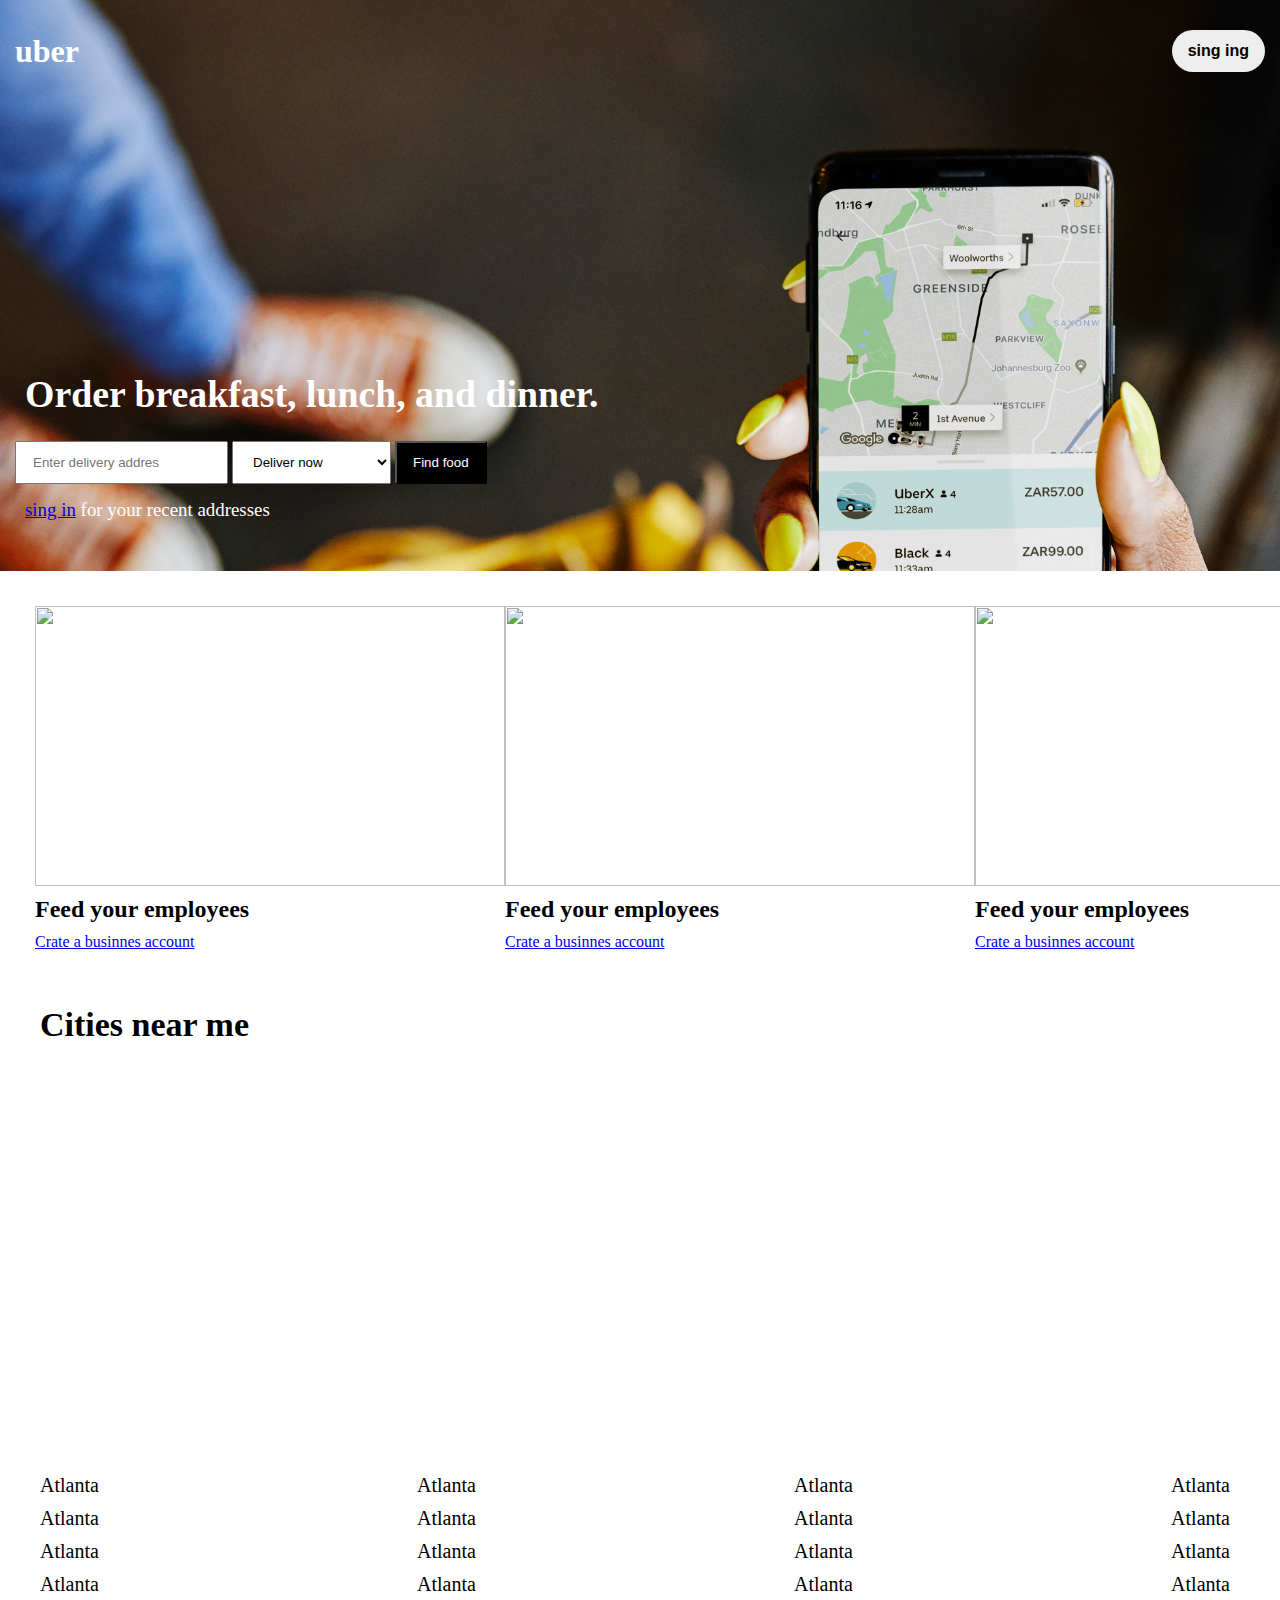
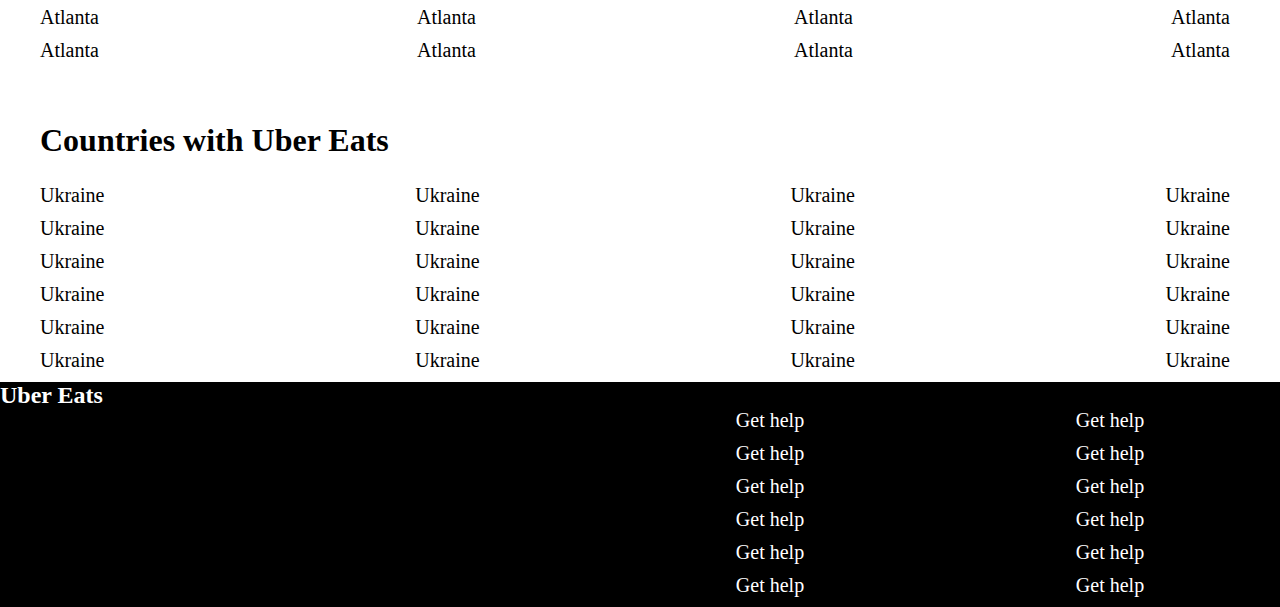
==== index.html @ b930ed2e "new_section" ====
<html>
  <head>
    <title>My site</title>
    <link rel="stylesheet" href="style.css" />
    <link rel="shortcut icon" href="pizza.png" type="image/png" />
  </head>
  <body>
    <section class="first_screen">
      <header class="header">
        <h1 class="margin_header">uber</h1>
        <div>
          <button class="margin_next">sing ing</button>
        </div>
      </header>
      <div class="inpouts">
        <h1 class="order">Order breakfast, lunch, and dinner.</h1>
        <div>
          <input
            class="input_enter_delivery"
            type="text"
            placeholder="Enter delivery addres"
          />
          <select class="main_select">
            <option>Deliver now</option>
            <option>Schedule for later</option>
          </select>
          <button class="find_food">Find food</button>
          <p class="href_sing_in">
            <a href="#"> sing in</a> for your recent addresses
          </p>
        </div>
      </div>
    </section>
    <section class="benefits">
      <div class="benefit_card">
        <img
          src="https://www.ubereats.com/_static/d68c5f5ddd33d16a8d6855987410673b.svg"
          alt=""
        />
        <h2>Feed your employees</h2>
        <a href="#"> Crate a businnes account </a>
      </div>
      <div class="benefit_card">
        <img
          src="https://www.ubereats.com/_static/d68c5f5ddd33d16a8d6855987410673b.svg"
          alt=""
        />
        <h2>Feed your employees</h2>
        <a href="#"> Crate a businnes account </a>
      </div>
      <div class="benefit_card">
        <img
          src="https://www.ubereats.com/_static/d68c5f5ddd33d16a8d6855987410673b.svg"
          alt=""
        />
        <h2>Feed your employees</h2>
        <a href="#"> Crate a businnes account </a>
      </div>
    </section>
    <section class="section_map">
      <h1 class="h1_size">Cities near me</h1>
      <iframe
        src="https://www.google.com/maps/embed?pb=!1m14!1m12!1m3!1d82352.48246544447!2d23.942195833904684!3d49.8327786773887!2m3!1f0!2f0!3f0!3m2!1i1024!2i768!4f13.1!5e0!3m2!1sru!2sua!4v1634859196786!5m2!1sru!2sua"
        width="1500"
        height="350"
        style="border: 0"
        allowfullscreen=""
        loading="lazy"
      ></iframe>
    </section>
    <section class="citis">
      <div class="citis_blok">
        <div>
          <a href="#"> Atlanta </a>
        </div>
        <div>
          <a href="#"> Atlanta </a>
        </div>
        <div>
          <a href="#"> Atlanta </a>
        </div>
        <div>
          <a href="#"> Atlanta </a>
        </div>
        <div>
          <a href="#"> Atlanta </a>
        </div>
        <div>
          <a href="#"> Atlanta </a>
        </div>
      </div>
      <div class="citis_blok">
        <div>
          <a href="#"> Atlanta </a>
        </div>
        <div>
          <a href="#"> Atlanta </a>
        </div>
        <div>
          <a href="#"> Atlanta </a>
        </div>
        <div>
          <a href="#"> Atlanta </a>
        </div>
        <div>
          <a href="#"> Atlanta </a>
        </div>
        <div>
          <a href="#"> Atlanta </a>
        </div>
      </div>
      <div class="citis_blok">
        <div>
          <a href="#"> Atlanta </a>
        </div>
        <div>
          <a href="#"> Atlanta </a>
        </div>
        <div>
          <a href="#"> Atlanta </a>
        </div>
        <div>
          <a href="#"> Atlanta </a>
        </div>
        <div>
          <a href="#"> Atlanta </a>
        </div>
        <div>
          <a href="#"> Atlanta </a>
        </div>
      </div>
      <div class="citis_blok">
        <div>
          <a href="#"> Atlanta </a>
        </div>
        <div>
          <a href="#"> Atlanta </a>
        </div>
        <div>
          <a href="#"> Atlanta </a>
        </div>
        <div>
          <a href="#"> Atlanta </a>
        </div>
        <div>
          <a href="#"> Atlanta </a>
        </div>
        <div>
          <a href="#"> Atlanta </a>
        </div>
      </div>
    </section>
    <section class="countres">
      <h1>Countries with Uber Eats</h1>
      <div class="countries_cointeiner">
        <div class="countres_blok">
          <div>
            <a href="#"> Ukraine </a>
          </div>
          <div>
            <a href="#"> Ukraine </a>
          </div>
          <div>
            <a href="#"> Ukraine </a>
          </div>
          <div>
            <a href="#"> Ukraine </a>
          </div>
          <div>
            <a href="#"> Ukraine </a>
          </div>
          <div>
            <a href="#"> Ukraine </a>
          </div>
        </div>
        <div class="countres_blok">
          <div>
            <a href="#"> Ukraine </a>
          </div>
          <div>
            <a href="#"> Ukraine </a>
          </div>
          <div>
            <a href="#"> Ukraine </a>
          </div>
          <div>
            <a href="#"> Ukraine </a>
          </div>
          <div>
            <a href="#"> Ukraine </a>
          </div>
          <div>
            <a href="#"> Ukraine </a>
          </div>
        </div>
        <div class="countres_blok">
          <div>
            <a href="#"> Ukraine </a>
          </div>
          <div>
            <a href="#"> Ukraine </a>
          </div>
          <div>
            <a href="#"> Ukraine </a>
          </div>
          <div>
            <a href="#"> Ukraine </a>
          </div>
          <div>
            <a href="#"> Ukraine </a>
          </div>
          <div>
            <a href="#"> Ukraine </a>
          </div>
        </div>
        <div class="countres_blok">
          <div>
            <a href="#"> Ukraine </a>
          </div>
          <div>
            <a href="#"> Ukraine </a>
          </div>
          <div>
            <a href="#"> Ukraine </a>
          </div>
          <div>
            <a href="#"> Ukraine </a>
          </div>
          <div>
            <a href="#"> Ukraine </a>
          </div>
          <div>
            <a href="#"> Ukraine </a>
          </div>
        </div>
      </div>
    </section>
    <section class="get_help">
        <h2 class="h2_color">Uber Eats</h2>
      <div class="helping_cointeiner">
        <div class="helping_blok">
          <div>
            <a href="#"> Get help</a>
          </div>
          <div>
            <a href="#"> Get help</a>
          </div>
          <div>
            <a href="#"> Get help</a>
          </div>
          <div>
            <a href="#"> Get help</a>
          </div>
          <div>
            <a href="#"> Get help</a>
          </div>
          <div>
            <a href="#"> Get help</a>
          </div>
        </div>
        <div class="helping_blok">
          <div>
            <a href="#"> Get help</a>
          </div>
          <div>
            <a href="#"> Get help</a>
          </div>
          <div>
            <a href="#"> Get help</a>
          </div>
          <div>
            <a href="#"> Get help</a>
          </div>
          <div>
            <a href="#"> Get help</a>
          </div>
          <div>
            <a href="#"> Get help</a>
          </div>
        </div>
      </div>
    </section>
  </body>
</html>
---- style.css ----
* {
    margin: 0;
    padding: 0;
}

.header {
    display: flex;
    justify-content: space-between;
    margin-bottom:300px;
    align-items: center;
    padding-top: 30px;
}

.first_screen {
    background-image: url('uber.jpg');
}

.first_screen::before {
    background-color: rgba(0, 0, 0, 0);
}

.margin_header {
    margin-left: 15px;
    color:white ;
}

.margin_next{
    margin-right: 15px;
    font-size: 16px;
    padding: 12px 16px;
    border-radius: 500px;
    border-width: 0px;
    color: black;
    background-color: #EEEEEE;
    font-weight: 600;
    font-family: Verdana, Geneva, Tahoma, sans-serif;
}

.inpouts{
    padding-bottom: 50px;
    margin-left: 15px;
}

.order{
    margin-bottom: 25px;
    margin-left: 10px;
    font-size: 1cm;
    color:white;

}

.find_food{
    padding: 12px 16px;
    color: white;
    background-color: black;
}

.input_enter_delivery{
    padding:12px 16px;
    color: white;
}

.href_sing_in{
    margin-top: 15px;
    color: white;
    padding: 0px 10;
    font-size: 0.5cm;
}

.main_select {
    padding: 12px 16px;
}

.benefit_card img{
    width: 470px;
    height: 280px;
}

.benefits{
    display: flex;
    justify-content: space-between;
    padding: 35px;
}

.benefit_card h2{
    margin: 10px 0px;
}

.section_map{
    margin-top: 20px;
    margin-left: 40px;
}

.h1_size{
    margin-bottom: 30px;
    font-size: 0.9cm;
}

.citis{
    display: flex;
    justify-content: space-between;
    margin-top: 50px;
    margin-bottom: 50px;
}

.citis_blok{
    margin-left: 40px;
    margin-right: 50px;
}

.citis_blok a{
    color: black;
    text-decoration: none;
    font-size: 20px;
}

.citis_blok div{
    margin-bottom: 10px;
}

.countres{
    margin-left: 40px;
    margin-right: 50px;
}

.countries_cointeiner{
    display: flex;
    justify-content: space-between;
    margin-top: 25px;
}

.countres_blok a{
    color: black;
    text-decoration: none;
    font-size: 20px;
}

.countres_blok div{
    margin-bottom: 10px;
}

.get_help{
    background-color: black;
}

.h2_color{
    color: white;
}

.helping_cointeiner{
    display: flex;
    justify-content: space-around;
    margin-left: 600px;
}

.helping_blok a{
    color: white;
    text-decoration: none;
    font-size: 20px;
}

.helping_blok div{
    margin-bottom: 10px;
}

}
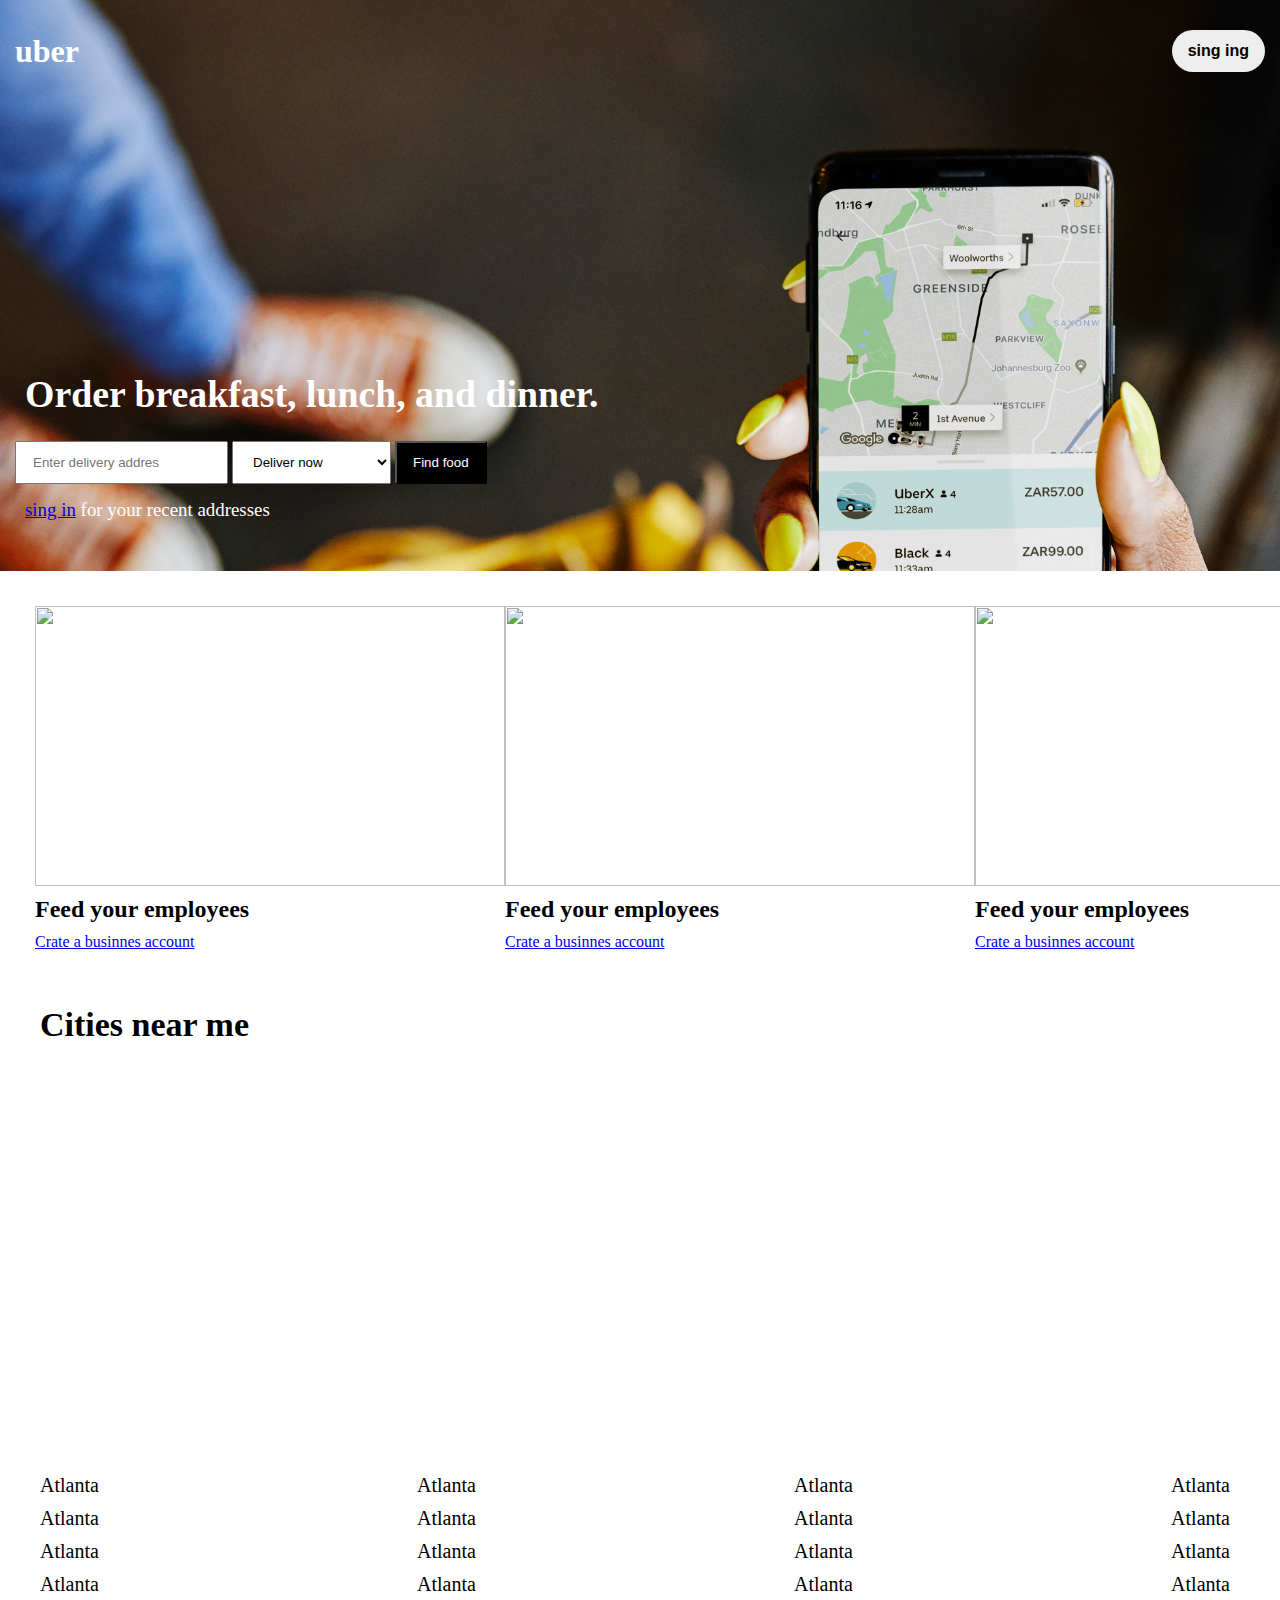
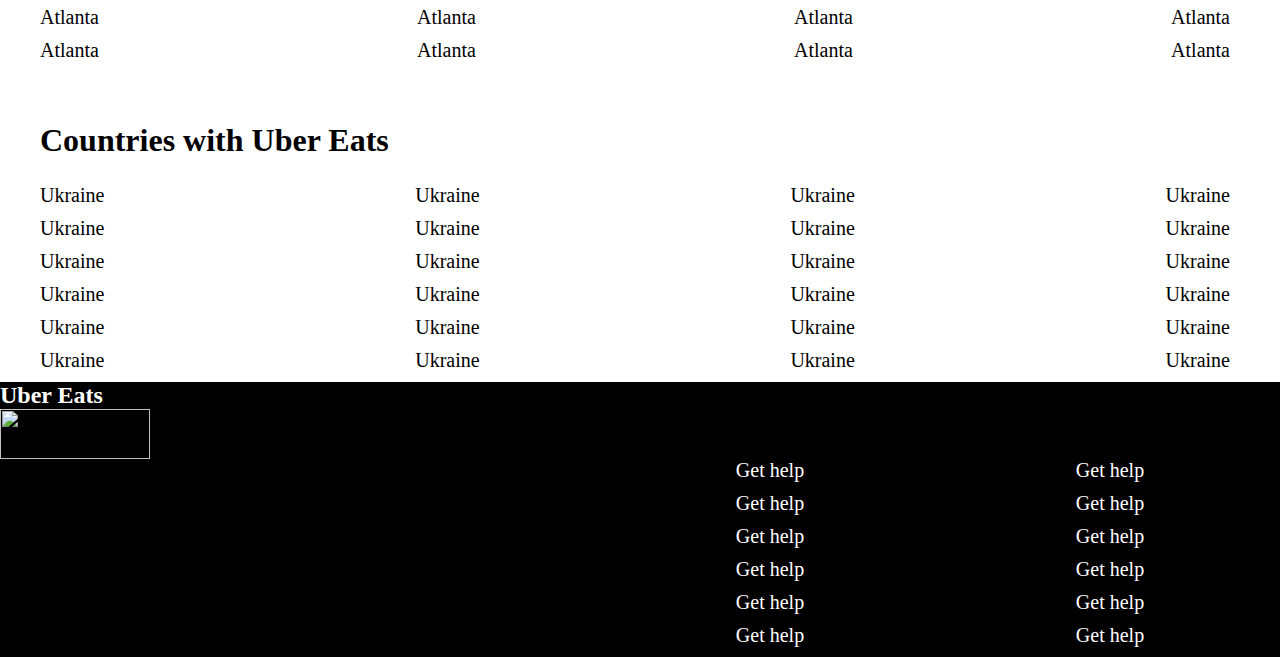
==== commit 7116d4d8: "cites" ====
--- a/index.html
+++ b/index.html
@@ -236,7 +236,12 @@
       </div>
     </section>
     <section class="get_help">
-        <h2 class="h2_color">Uber Eats</h2>
+      <h2 class="h2_color">Uber Eats</h2>
+      <img
+        src="https://w7.pngwing.com/pngs/805/604/png-transparent-app-store-word-invasion-associations-mobile-app-apple-google-play-apple-text-logo-black.png"
+        alt=""
+        width="150"
+        height="50">
       <div class="helping_cointeiner">
         <div class="helping_blok">
           <div>
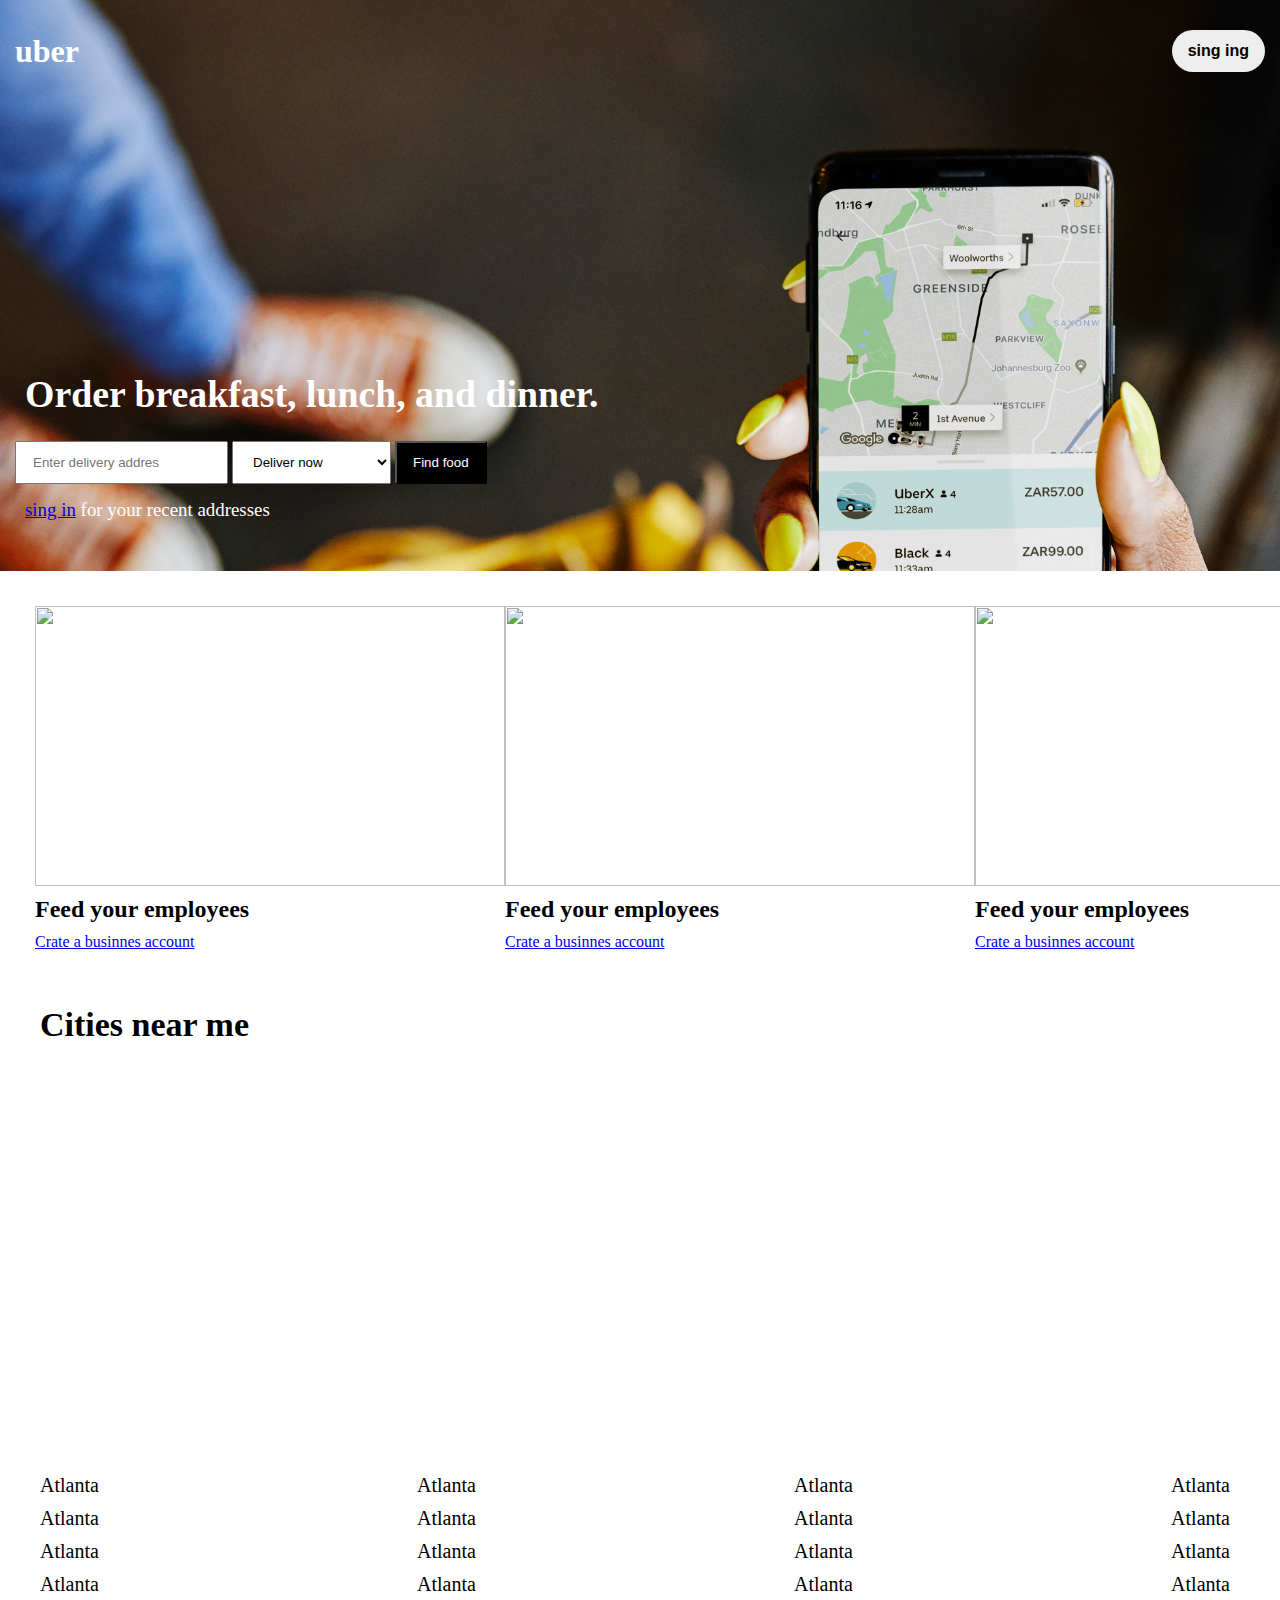
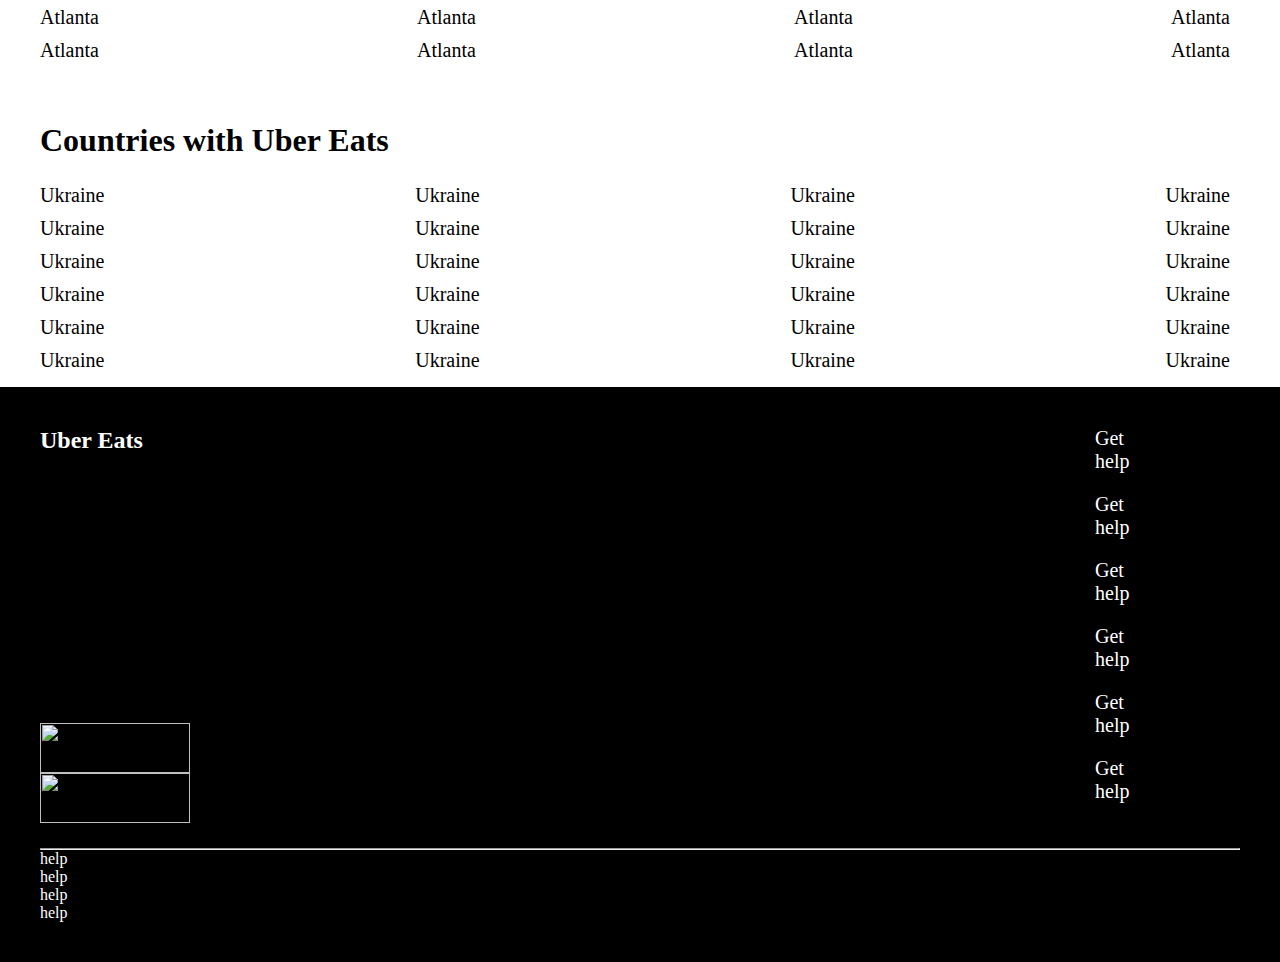
==== commit 9d203ed8: "helping" ====
--- a/index.html
+++ b/index.html
@@ -236,52 +236,78 @@
       </div>
     </section>
     <section class="get_help">
-      <h2 class="h2_color">Uber Eats</h2>
-      <img
-        src="https://w7.pngwing.com/pngs/805/604/png-transparent-app-store-word-invasion-associations-mobile-app-apple-google-play-apple-text-logo-black.png"
-        alt=""
-        width="150"
-        height="50">
-      <div class="helping_cointeiner">
-        <div class="helping_blok">
-          <div>
-            <a href="#"> Get help</a>
-          </div>
-          <div>
-            <a href="#"> Get help</a>
-          </div>
-          <div>
-            <a href="#"> Get help</a>
-          </div>
-          <div>
-            <a href="#"> Get help</a>
-          </div>
-          <div>
-            <a href="#"> Get help</a>
-          </div>
-          <div>
-            <a href="#"> Get help</a>
-          </div>
-        </div>
-        <div class="helping_blok">
-          <div>
-            <a href="#"> Get help</a>
-          </div>
-          <div>
-            <a href="#"> Get help</a>
-          </div>
-          <div>
-            <a href="#"> Get help</a>
-          </div>
-          <div>
-            <a href="#"> Get help</a>
-          </div>
-          <div>
-            <a href="#"> Get help</a>
-          </div>
-          <div>
-            <a href="#"> Get help</a>
-          </div>
+      <div class="cointeiner">
+        <div class="help_cointeiner">
+          <div class="stores">
+            <h2 class="h2_color">Uber Eats</h2>
+            <div class="stories_img">
+              <a href="#">
+                <img
+                  src="https://w7.pngwing.com/pngs/805/604/png-transparent-app-store-word-invasion-associations-mobile-app-apple-google-play-apple-text-logo-black.png"
+                  alt=""
+                  width="150"
+                  height="50"
+                />
+                <img
+                  src="https://w7.pngwing.com/pngs/805/604/png-transparent-app-store-word-invasion-associations-mobile-app-apple-google-play-apple-text-logo-black.png"
+                  alt=""
+                  width="150"
+                  height="50"
+                />
+              </a>
+            </div>
+          </div>
+          <div class="helping_cointeiner">
+            <div class="helping_blok">
+              <div>
+                <a href="#"> Get help</a>
+              </div>
+              <div>
+                <a href="#"> Get help</a>
+              </div>
+              <div>
+                <a href="#"> Get help</a>
+              </div>
+              <div>
+                <a href="#"> Get help</a>
+              </div>
+              <div>
+                <a href="#"> Get help</a>
+              </div>
+              <div>
+                <a href="#"> Get help</a>
+              </div>
+            </div>
+            <div class="helping_blok">
+              <div>
+                <a href="#"> Get help</a>
+              </div>
+              <div>
+                <a href="#"> Get help</a>
+              </div>
+              <div>
+                <a href="#"> Get help</a>
+              </div>
+              <div>
+                <a href="#"> Get help</a>
+              </div>
+              <div>
+                <a href="#"> Get help</a>
+              </div>
+              <div>
+                <a href="#"> Get help</a>
+              </div>
+            </div>
+          </div>
+        </div>
+        <hr />
+        <div class="help_ul">
+          <ul>
+            <li>help</li>
+            <li>help</li>
+            <li>help</li>
+            <li>help</li>
+          </ul>
         </div>
       </div>
     </section>
--- a/style.css
+++ b/style.css
@@ -149,7 +149,6 @@
 
 .helping_cointeiner{
     display: flex;
-    justify-content: space-around;
     margin-left: 600px;
 }
 
@@ -160,7 +159,33 @@
 }
 
 .helping_blok div{
-    margin-bottom: 10px;
+    margin-bottom: 20px;
+    margin-left: 300px;
 }
 
-}+.help_cointeiner{
+    display: flex;
+    margin-bottom: 25px;
+}
+
+.stores{
+    display: flex;
+    flex-direction: column;
+    justify-content: space-between;
+}
+
+.cointeiner{
+    margin: 5px 40px 0px 40px;
+    padding-top: 40px;
+    padding-bottom: 40px;
+}
+
+.stories_img{
+    padding-right: 5px;
+}
+
+.help_ul ul{
+    color: white;
+    list-style-type: none; 
+}
+
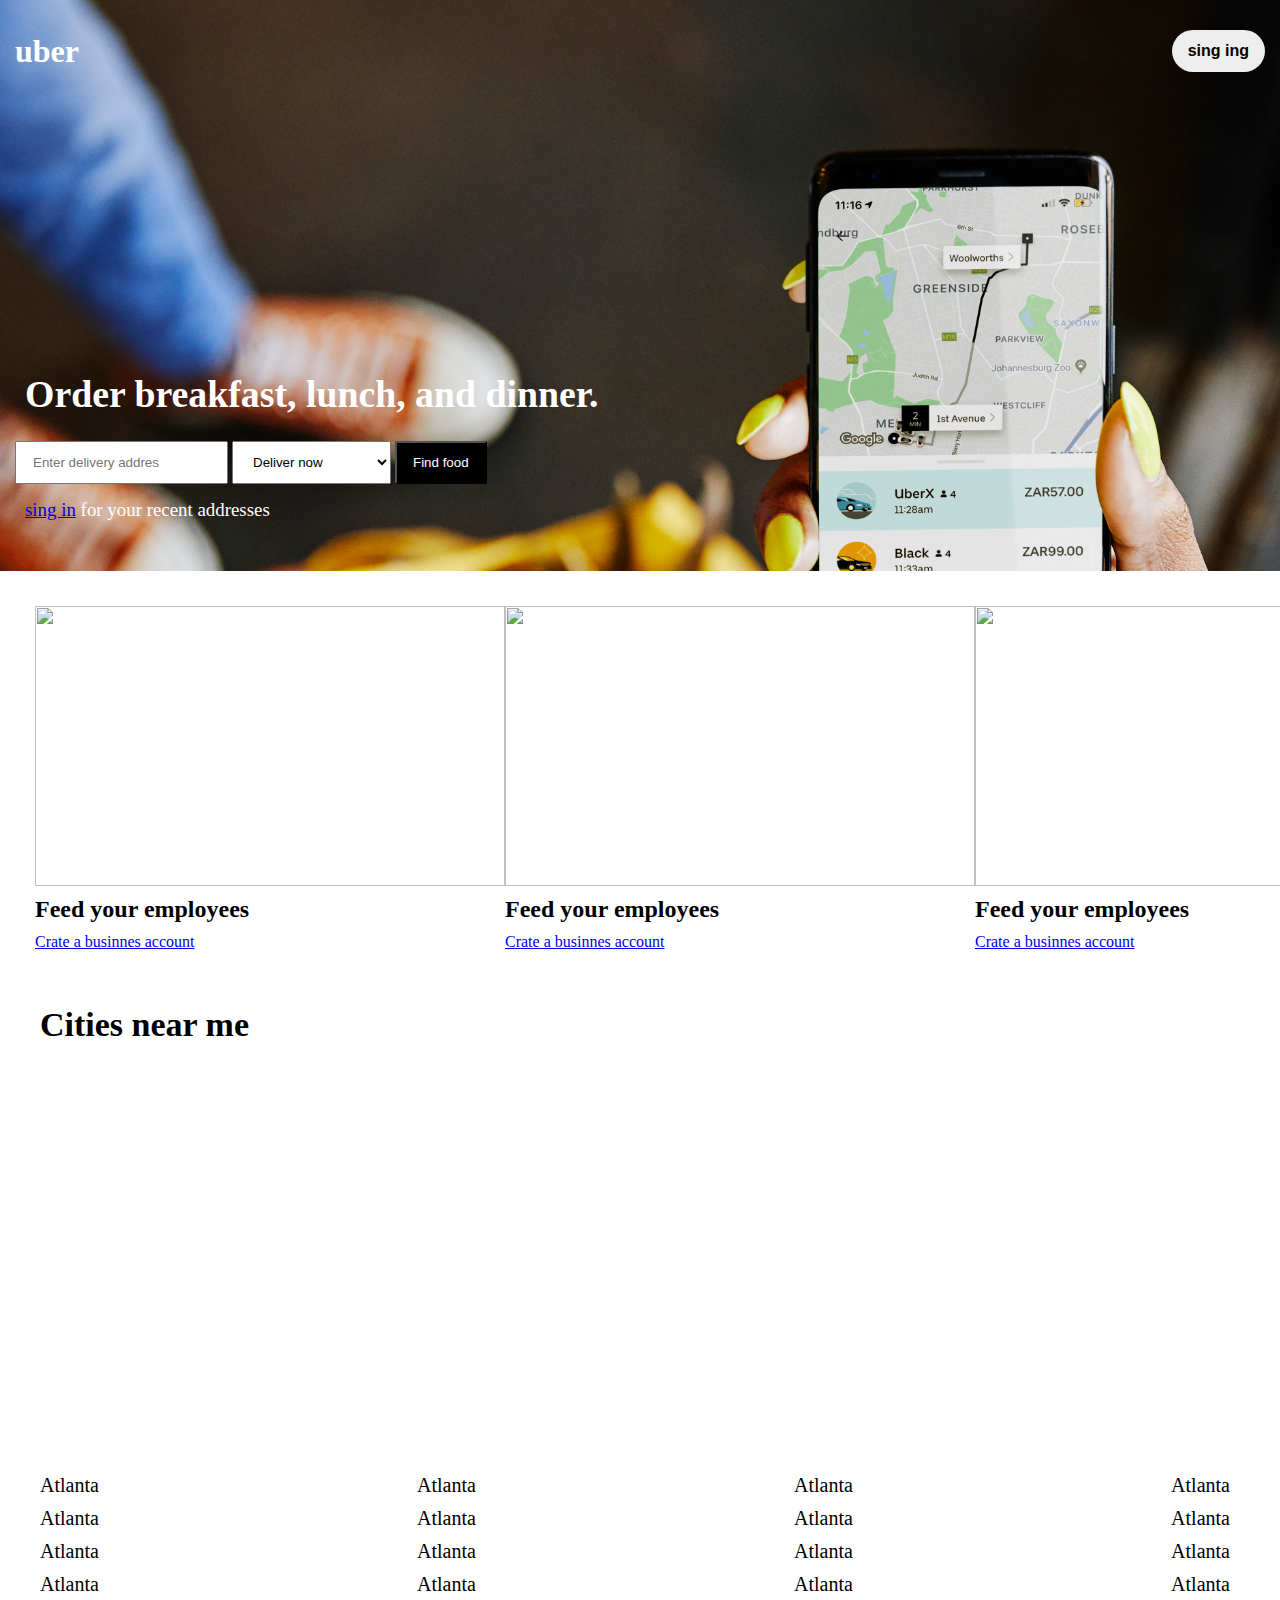
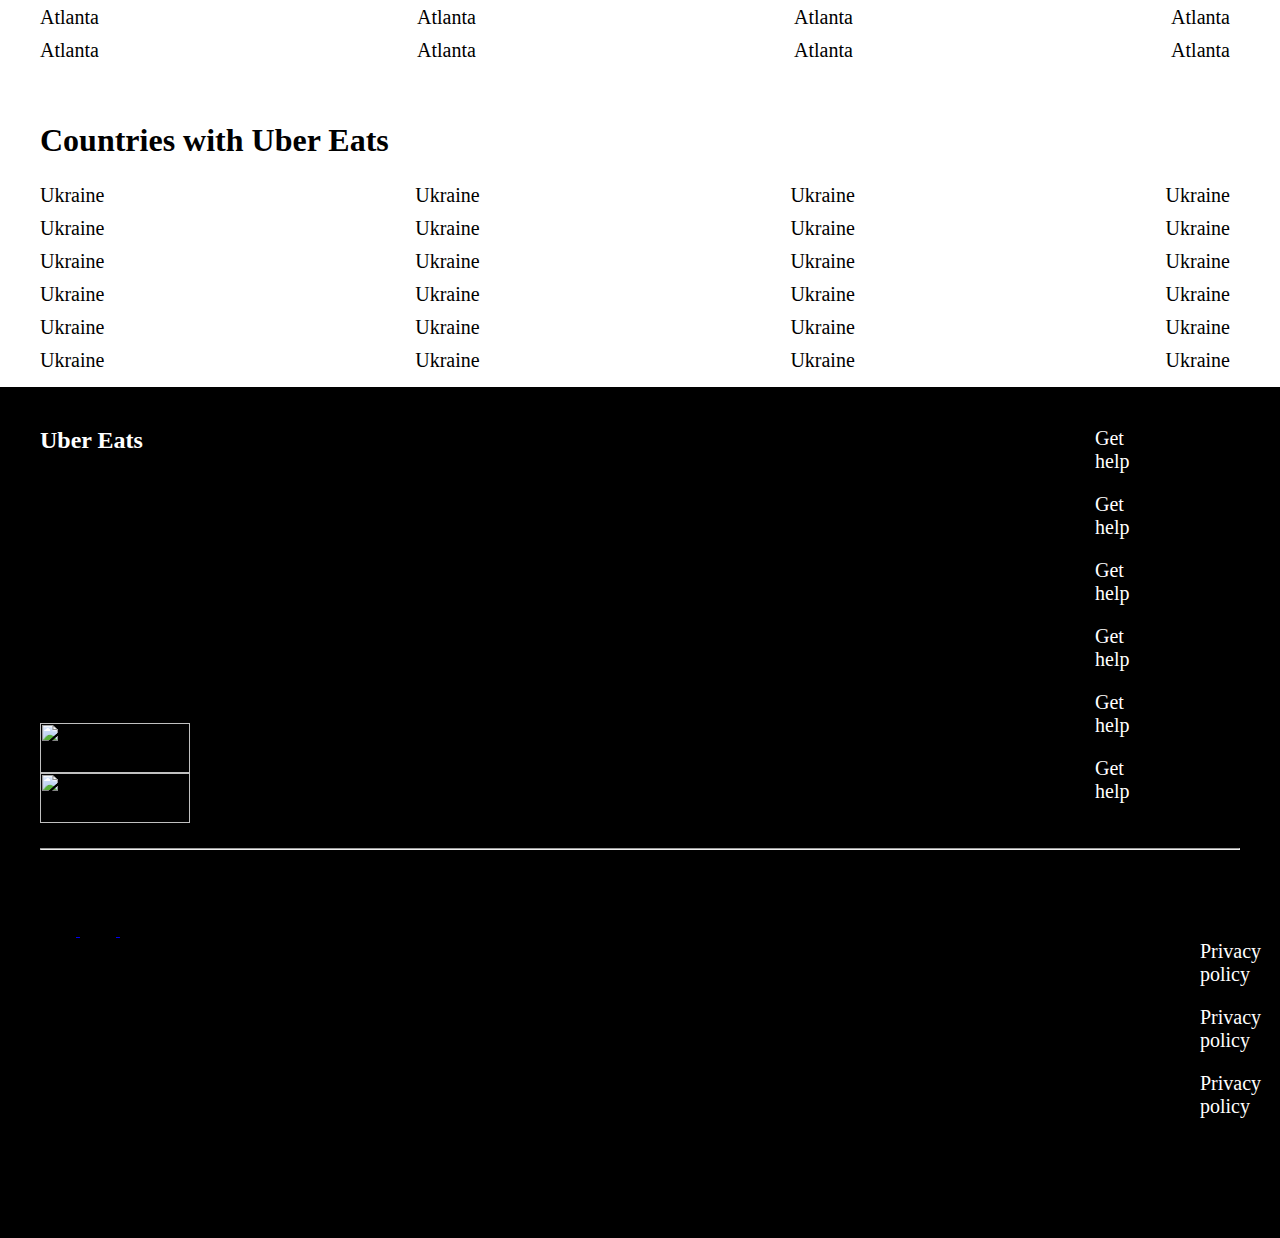
==== commit 0788e137: "information" ====
--- a/index.html
+++ b/index.html
@@ -301,13 +301,51 @@
           </div>
         </div>
         <hr />
-        <div class="help_ul">
-          <ul>
-            <li>help</li>
-            <li>help</li>
-            <li>help</li>
-            <li>help</li>
-          </ul>
+      </div>
+      <div class="social_networks">
+        <a href="#">
+          <img
+            src="https://tvoiprogrammy.ru/wp-content/uploads/2020/12/facebook-logo.png"
+            alt=""
+            width="15.99px"
+            height="15.99px"
+          />
+          <img
+            src="https://play-lh.googleusercontent.com/yQ0oBTVi7VttofA73DSrcf9zrBsnktxxxn6ZaAoSVV8GNFlJKh2Z-A0CT5XgOKWwE_fs"
+            alt=""
+            width="15.99px"
+            height="15.99px"
+          />
+          <img
+            src="https://store-images.s-microsoft.com/image/apps.31997.13510798887167234.6cd52261-a276-49cf-9b6b-9ef8491fb799.30e70ce4-33c5-43d6-9af1-491fe4679377?mode=scale&q=90&h=300&w=300"
+            alt=""
+            width="15.99px"
+            height="15.99px"
+          />
+        </a>
+      </div>
+      <div class="dowland">
+        <div class="information">
+          <div>
+            <a href="#"> Privacy policy</a>
+          </div>
+          <div>
+            <a href="#"> Privacy policy</a>
+          </div>
+          <div>
+            <a href="#"> Privacy policy</a>
+          </div>
+        </div>
+        <div class="information">
+          <div>
+            <a href="#"> Privacy policy</a>
+          </div>
+          <div>
+            <a href="#"> Privacy policy</a>
+          </div>
+          <div>
+            <a href="#"> Privacy policy</a>
+          </div>
         </div>
       </div>
     </section>
--- a/style.css
+++ b/style.css
@@ -1,191 +1,215 @@
 * {
-    margin: 0;
-    padding: 0;
+  margin: 0;
+  padding: 0;
 }
 
 .header {
-    display: flex;
-    justify-content: space-between;
-    margin-bottom:300px;
-    align-items: center;
-    padding-top: 30px;
+  display: flex;
+  justify-content: space-between;
+  margin-bottom: 300px;
+  align-items: center;
+  padding-top: 30px;
 }
 
 .first_screen {
-    background-image: url('uber.jpg');
+  background-image: url("uber.jpg");
 }
 
 .first_screen::before {
-    background-color: rgba(0, 0, 0, 0);
+  background-color: rgba(0, 0, 0, 0);
 }
 
 .margin_header {
-    margin-left: 15px;
-    color:white ;
-}
-
-.margin_next{
-    margin-right: 15px;
-    font-size: 16px;
-    padding: 12px 16px;
-    border-radius: 500px;
-    border-width: 0px;
-    color: black;
-    background-color: #EEEEEE;
-    font-weight: 600;
-    font-family: Verdana, Geneva, Tahoma, sans-serif;
-}
-
-.inpouts{
-    padding-bottom: 50px;
-    margin-left: 15px;
-}
-
-.order{
-    margin-bottom: 25px;
-    margin-left: 10px;
-    font-size: 1cm;
-    color:white;
-
-}
-
-.find_food{
-    padding: 12px 16px;
-    color: white;
-    background-color: black;
-}
-
-.input_enter_delivery{
-    padding:12px 16px;
-    color: white;
-}
-
-.href_sing_in{
-    margin-top: 15px;
-    color: white;
-    padding: 0px 10;
-    font-size: 0.5cm;
+  margin-left: 15px;
+  color: white;
+}
+
+.margin_next {
+  margin-right: 15px;
+  font-size: 16px;
+  padding: 12px 16px;
+  border-radius: 500px;
+  border-width: 0px;
+  color: black;
+  background-color: #eeeeee;
+  font-weight: 600;
+  font-family: Verdana, Geneva, Tahoma, sans-serif;
+}
+
+.inpouts {
+  padding-bottom: 50px;
+  margin-left: 15px;
+}
+
+.order {
+  margin-bottom: 25px;
+  margin-left: 10px;
+  font-size: 1cm;
+  color: white;
+}
+
+.find_food {
+  padding: 12px 16px;
+  color: white;
+  background-color: black;
+}
+
+.input_enter_delivery {
+  padding: 12px 16px;
+  color: white;
+}
+
+.href_sing_in {
+  margin-top: 15px;
+  color: white;
+  padding: 0px 10;
+  font-size: 0.5cm;
 }
 
 .main_select {
-    padding: 12px 16px;
-}
-
-.benefit_card img{
-    width: 470px;
-    height: 280px;
-}
-
-.benefits{
-    display: flex;
-    justify-content: space-between;
-    padding: 35px;
-}
-
-.benefit_card h2{
-    margin: 10px 0px;
-}
-
-.section_map{
-    margin-top: 20px;
-    margin-left: 40px;
-}
-
-.h1_size{
-    margin-bottom: 30px;
-    font-size: 0.9cm;
-}
-
-.citis{
-    display: flex;
-    justify-content: space-between;
-    margin-top: 50px;
-    margin-bottom: 50px;
-}
-
-.citis_blok{
-    margin-left: 40px;
-    margin-right: 50px;
-}
-
-.citis_blok a{
-    color: black;
-    text-decoration: none;
-    font-size: 20px;
-}
-
-.citis_blok div{
-    margin-bottom: 10px;
-}
-
-.countres{
-    margin-left: 40px;
-    margin-right: 50px;
-}
-
-.countries_cointeiner{
-    display: flex;
-    justify-content: space-between;
-    margin-top: 25px;
-}
-
-.countres_blok a{
-    color: black;
-    text-decoration: none;
-    font-size: 20px;
-}
-
-.countres_blok div{
-    margin-bottom: 10px;
-}
-
-.get_help{
-    background-color: black;
-}
-
-.h2_color{
-    color: white;
-}
-
-.helping_cointeiner{
-    display: flex;
-    margin-left: 600px;
-}
-
-.helping_blok a{
-    color: white;
-    text-decoration: none;
-    font-size: 20px;
-}
-
-.helping_blok div{
+  padding: 12px 16px;
+}
+
+.benefit_card img {
+  width: 470px;
+  height: 280px;
+}
+
+.benefits {
+  display: flex;
+  justify-content: space-between;
+  padding: 35px;
+}
+
+.benefit_card h2 {
+  margin: 10px 0px;
+}
+
+.section_map {
+  margin-top: 20px;
+  margin-left: 40px;
+}
+
+.h1_size {
+  margin-bottom: 30px;
+  font-size: 0.9cm;
+}
+
+.citis {
+  display: flex;
+  justify-content: space-between;
+  margin-top: 50px;
+  margin-bottom: 50px;
+}
+
+.citis_blok {
+  margin-left: 40px;
+  margin-right: 50px;
+}
+
+.citis_blok a {
+  color: black;
+  text-decoration: none;
+  font-size: 20px;
+}
+
+.citis_blok div {
+  margin-bottom: 10px;
+}
+
+.countres {
+  margin-left: 40px;
+  margin-right: 50px;
+}
+
+.countries_cointeiner {
+  display: flex;
+  justify-content: space-between;
+  margin-top: 25px;
+}
+
+.countres_blok a {
+  color: black;
+  text-decoration: none;
+  font-size: 20px;
+}
+
+.countres_blok div {
+  margin-bottom: 10px;
+}
+
+.get_help {
+  background-color: black;
+}
+
+.h2_color {
+  color: white;
+}
+
+.helping_cointeiner {
+  display: flex;
+  margin-left: 600px;
+}
+
+.helping_blok a {
+  color: white;
+  text-decoration: none;
+  font-size: 20px;
+}
+
+.helping_blok div {
+  margin-bottom: 20px;
+  margin-left: 300px;
+}
+
+.help_cointeiner {
+  display: flex;
+  margin-bottom: 25px;
+}
+
+.stores {
+  display: flex;
+  flex-direction: column;
+  justify-content: space-between;
+}
+
+.cointeiner {
+  margin: 5px 40px 0px 40px;
+  padding-top: 40px;
+  padding-bottom: 40px;
+}
+
+.stories_img {
+  padding-right: 5px;
+}
+
+.social_networks {
+  margin-left: 40px;
+  margin-top: 30px;
+}
+
+.social_networks img{
+    padding-right: 20px;
+}
+
+.dowland {
+  display: flex;
+  justify-content: space-between;
+  margin-left: 1200px;
+}
+
+.information {
+  margin-right: 50px;
+  margin-bottom: 100px;
+}
+
+.information div{
     margin-bottom: 20px;
-    margin-left: 300px;
-}
-
-.help_cointeiner{
-    display: flex;
-    margin-bottom: 25px;
-}
-
-.stores{
-    display: flex;
-    flex-direction: column;
-    justify-content: space-between;
-}
-
-.cointeiner{
-    margin: 5px 40px 0px 40px;
-    padding-top: 40px;
-    padding-bottom: 40px;
-}
-
-.stories_img{
-    padding-right: 5px;
-}
-
-.help_ul ul{
-    color: white;
-    list-style-type: none; 
-}
-
+}
+
+
+.information a {
+  color: white;
+  text-decoration: none;
+  font-size: 20px;
+}
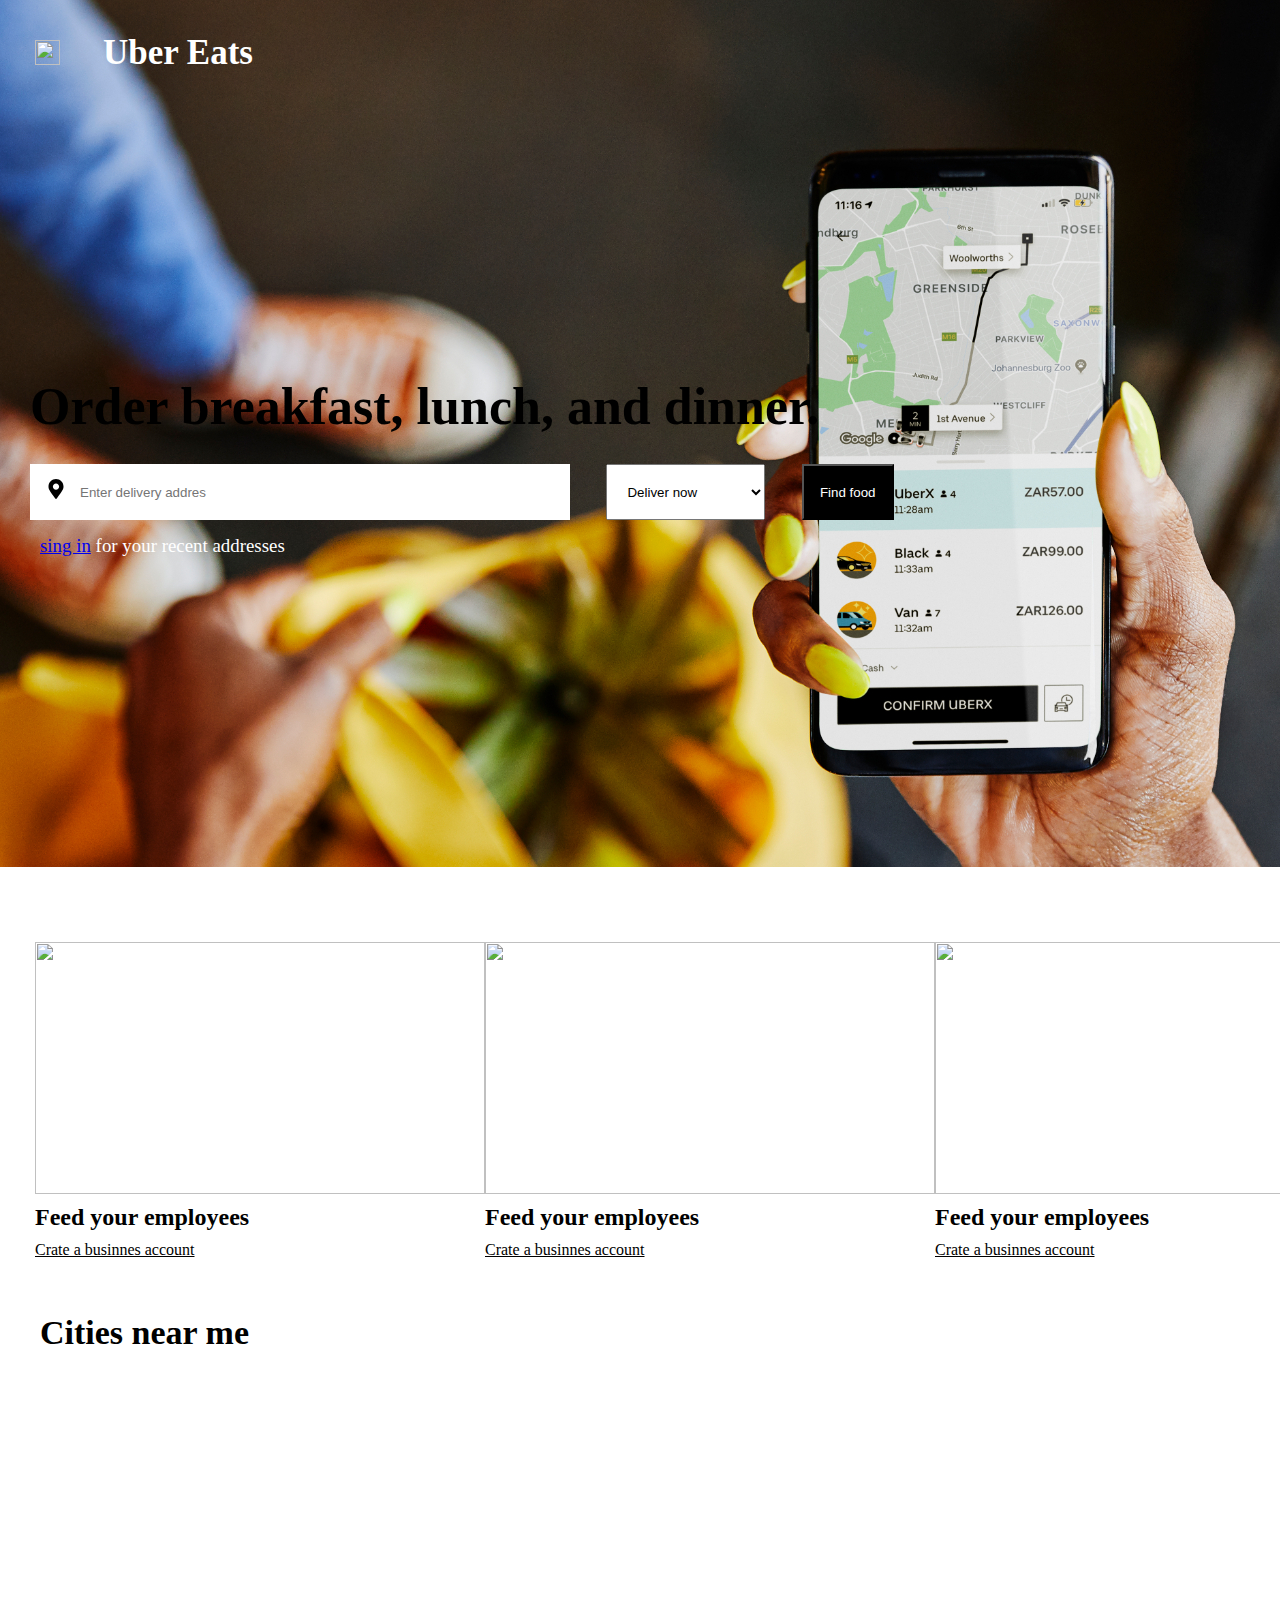
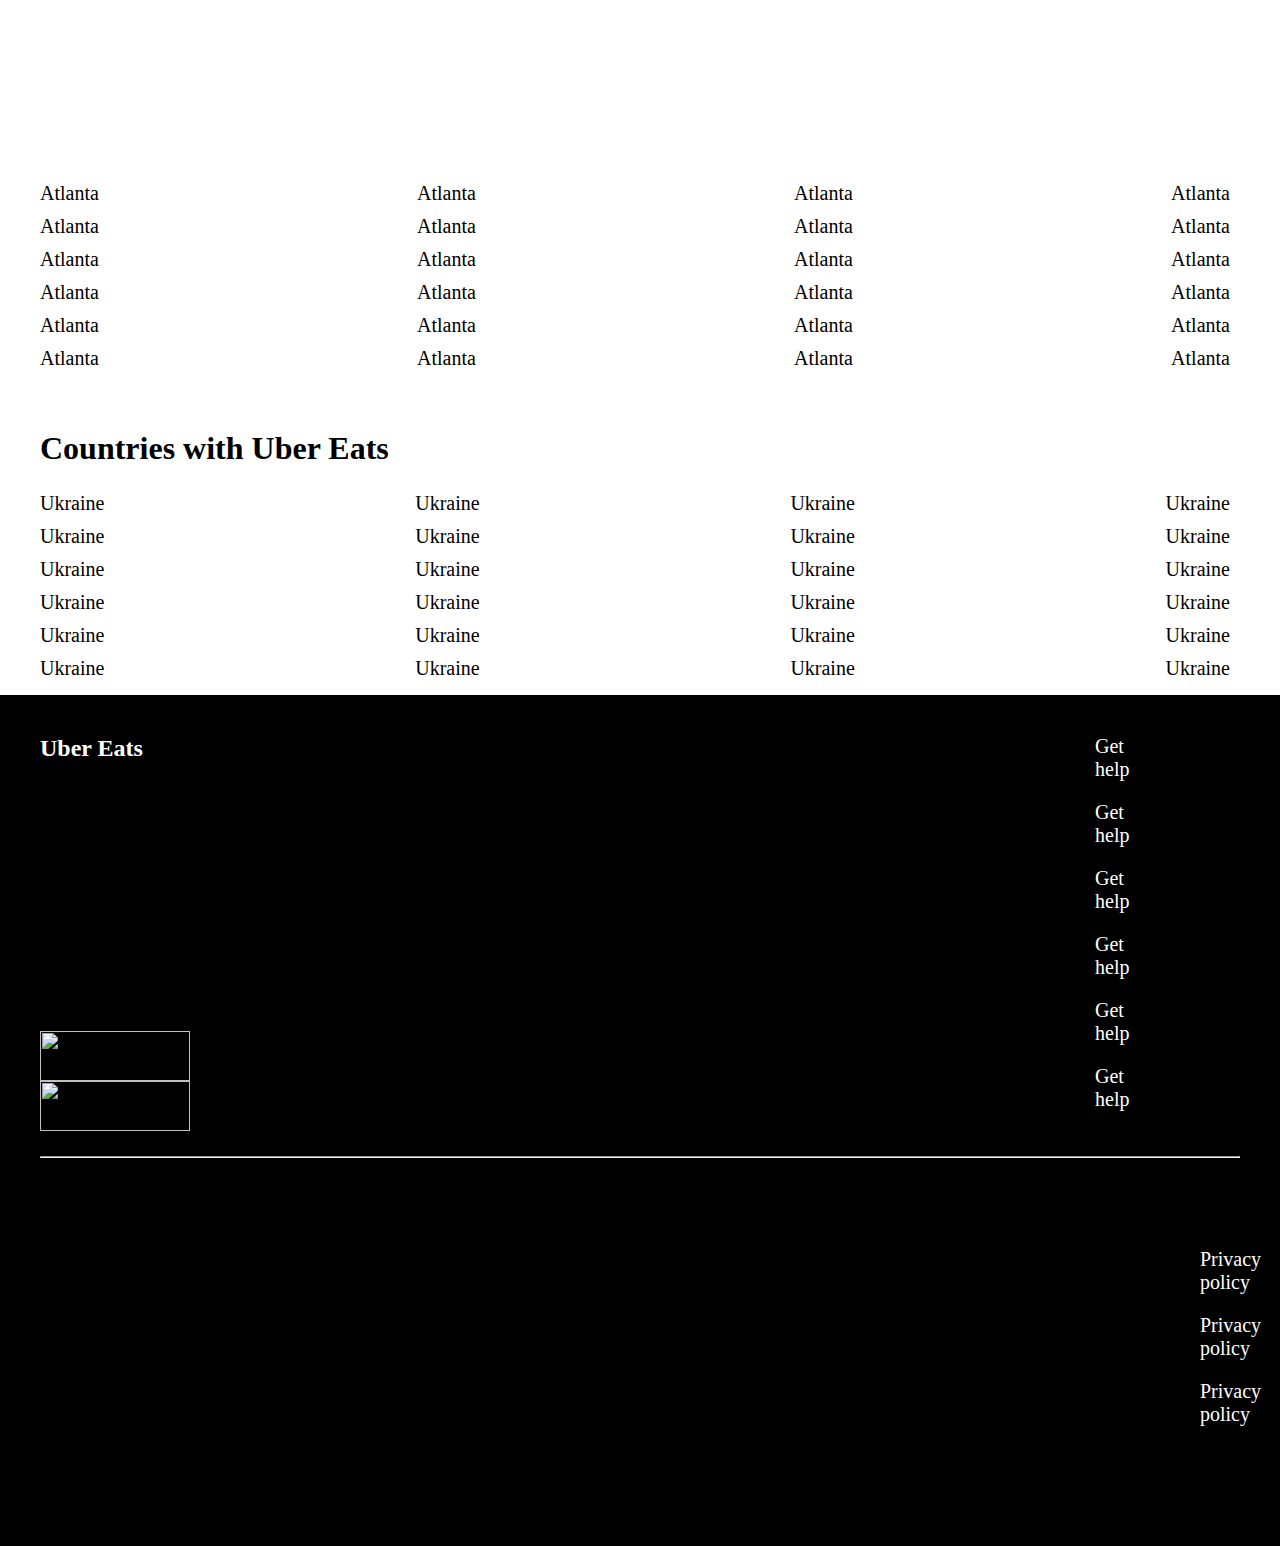
==== commit 42bcffca: "position" ====
--- a/index.html
+++ b/index.html
@@ -7,28 +7,52 @@
   <body>
     <section class="first_screen">
       <header class="header">
-        <h1 class="margin_header">uber</h1>
-        <div>
-          <button class="margin_next">sing ing</button>
-        </div>
+        <div class="button_gamburger">
+          <img
+            src="https://icon-library.com/images/hamburger-menu-icon-svg/hamburger-menu-icon-svg-21.jpg"
+            alt=""
+            width="25px"
+            height="25px"
+          />
+        </div>
+        <h1 class="margin_header">Uber Eats</h1>
+        <button class="margin_next">sing ing</button>
       </header>
       <div class="inpouts">
         <h1 class="order">Order breakfast, lunch, and dinner.</h1>
-        <div>
-          <input
-            class="input_enter_delivery"
-            type="text"
-            placeholder="Enter delivery addres"
-          />
+        <div class="inpouts_form">
+          <div class="lokation_inpout">
+            <svg
+              class="location-icon"
+              aria-hidden="true"
+              focusable="false"
+              data-prefix="fas"
+              data-icon="map-marker-alt"
+              class="svg-inline--fa fa-map-marker-alt fa-w-12"
+              role="img"
+              xmlns="http://www.w3.org/2000/svg"
+              viewBox="0 0 384 512"
+            >
+              <path
+                fill="currentColor"
+                d="M172.268 501.67C26.97 291.031 0 269.413 0 192 0 85.961 85.961 0 192 0s192 85.961 192 192c0 77.413-26.97 99.031-172.268 309.67-9.535 13.774-29.93 13.773-39.464 0zM192 272c44.183 0 80-35.817 80-80s-35.817-80-80-80-80 35.817-80 80 35.817 80 80 80z"
+              ></path>
+            </svg>
+            <input
+              class="input_enter_delivery"
+              type="text"
+              placeholder="Enter delivery addres"
+            />
+          </div>
           <select class="main_select">
             <option>Deliver now</option>
             <option>Schedule for later</option>
           </select>
           <button class="find_food">Find food</button>
-          <p class="href_sing_in">
-            <a href="#"> sing in</a> for your recent addresses
           </p>
         </div>
+        <p class="href_sing_in">
+          <a href="#"> sing in</a> for your recent addresses
       </div>
     </section>
     <section class="benefits">
@@ -248,6 +272,8 @@
                   width="150"
                   height="50"
                 />
+              </a>
+              <a href="#">
                 <img
                   src="https://w7.pngwing.com/pngs/805/604/png-transparent-app-store-word-invasion-associations-mobile-app-apple-google-play-apple-text-logo-black.png"
                   alt=""
@@ -310,12 +336,16 @@
             width="15.99px"
             height="15.99px"
           />
+        </a>
+        <a href="#">
           <img
             src="https://play-lh.googleusercontent.com/yQ0oBTVi7VttofA73DSrcf9zrBsnktxxxn6ZaAoSVV8GNFlJKh2Z-A0CT5XgOKWwE_fs"
             alt=""
             width="15.99px"
             height="15.99px"
           />
+        </a>
+        <a href="#">
           <img
             src="https://store-images.s-microsoft.com/image/apps.31997.13510798887167234.6cd52261-a276-49cf-9b6b-9ef8491fb799.30e70ce4-33c5-43d6-9af1-491fe4679377?mode=scale&q=90&h=300&w=300"
             alt=""
--- a/style.css
+++ b/style.css
@@ -11,8 +11,14 @@
   padding-top: 30px;
 }
 
+.button_gamburger img{
+    margin-left: 35px;
+}
+
 .first_screen {
   background-image: url("uber.jpg");
+  width: 1780px;
+  height: 867px;
 }
 
 .first_screen::before {
@@ -20,32 +26,53 @@
 }
 
 .margin_header {
-  margin-left: 15px;
-  color: white;
+  margin-right: 1350px;
+  color: white;
+  font-size: 35px;
 }
 
 .margin_next {
-  margin-right: 15px;
-  font-size: 16px;
+  margin-right: 40px;
+  font-size: 18px;
   padding: 12px 16px;
   border-radius: 500px;
   border-width: 0px;
   color: black;
   background-color: #eeeeee;
-  font-weight: 600;
+  font-weight: 500;
   font-family: Verdana, Geneva, Tahoma, sans-serif;
 }
 
 .inpouts {
   padding-bottom: 50px;
-  margin-left: 15px;
+  margin-left: 30px;
 }
 
 .order {
   margin-bottom: 25px;
-  margin-left: 10px;
-  font-size: 1cm;
-  color: white;
+  font-size: 52px;
+  color: black;
+  line-height: 64px;
+  font-weight: 700px;
+}
+
+.lokation_inpout{
+    position: relative;
+}
+
+.location-icon{
+    width: 20px;
+    height: 20px;
+    position: absolute;
+    left: 16px;
+    top: 15px;
+}
+
+.inpouts_form{
+    display: flex;
+    justify-content: space-between;
+    width: 900px;
+
 }
 
 .find_food {
@@ -55,8 +82,11 @@
 }
 
 .input_enter_delivery {
-  padding: 12px 16px;
-  color: white;
+    width: 540px;
+    height: 56px;
+    border: 0;
+    padding-left: 50px;
+    background-color: white;
 }
 
 .href_sing_in {
@@ -71,14 +101,20 @@
 }
 
 .benefit_card img {
-  width: 470px;
-  height: 280px;
+  width: 450px;
+  height: 252px;
+}
+
+.benefit_card a{
+    color: black;
+    font-size: 16px;
 }
 
 .benefits {
   display: flex;
   justify-content: space-between;
   padding: 35px;
+  margin-top: 40px;
 }
 
 .benefit_card h2 {
@@ -192,6 +228,10 @@
     padding-right: 20px;
 }
 
+.social_networks a {
+    text-decoration: none;
+}
+
 .dowland {
   display: flex;
   justify-content: space-between;
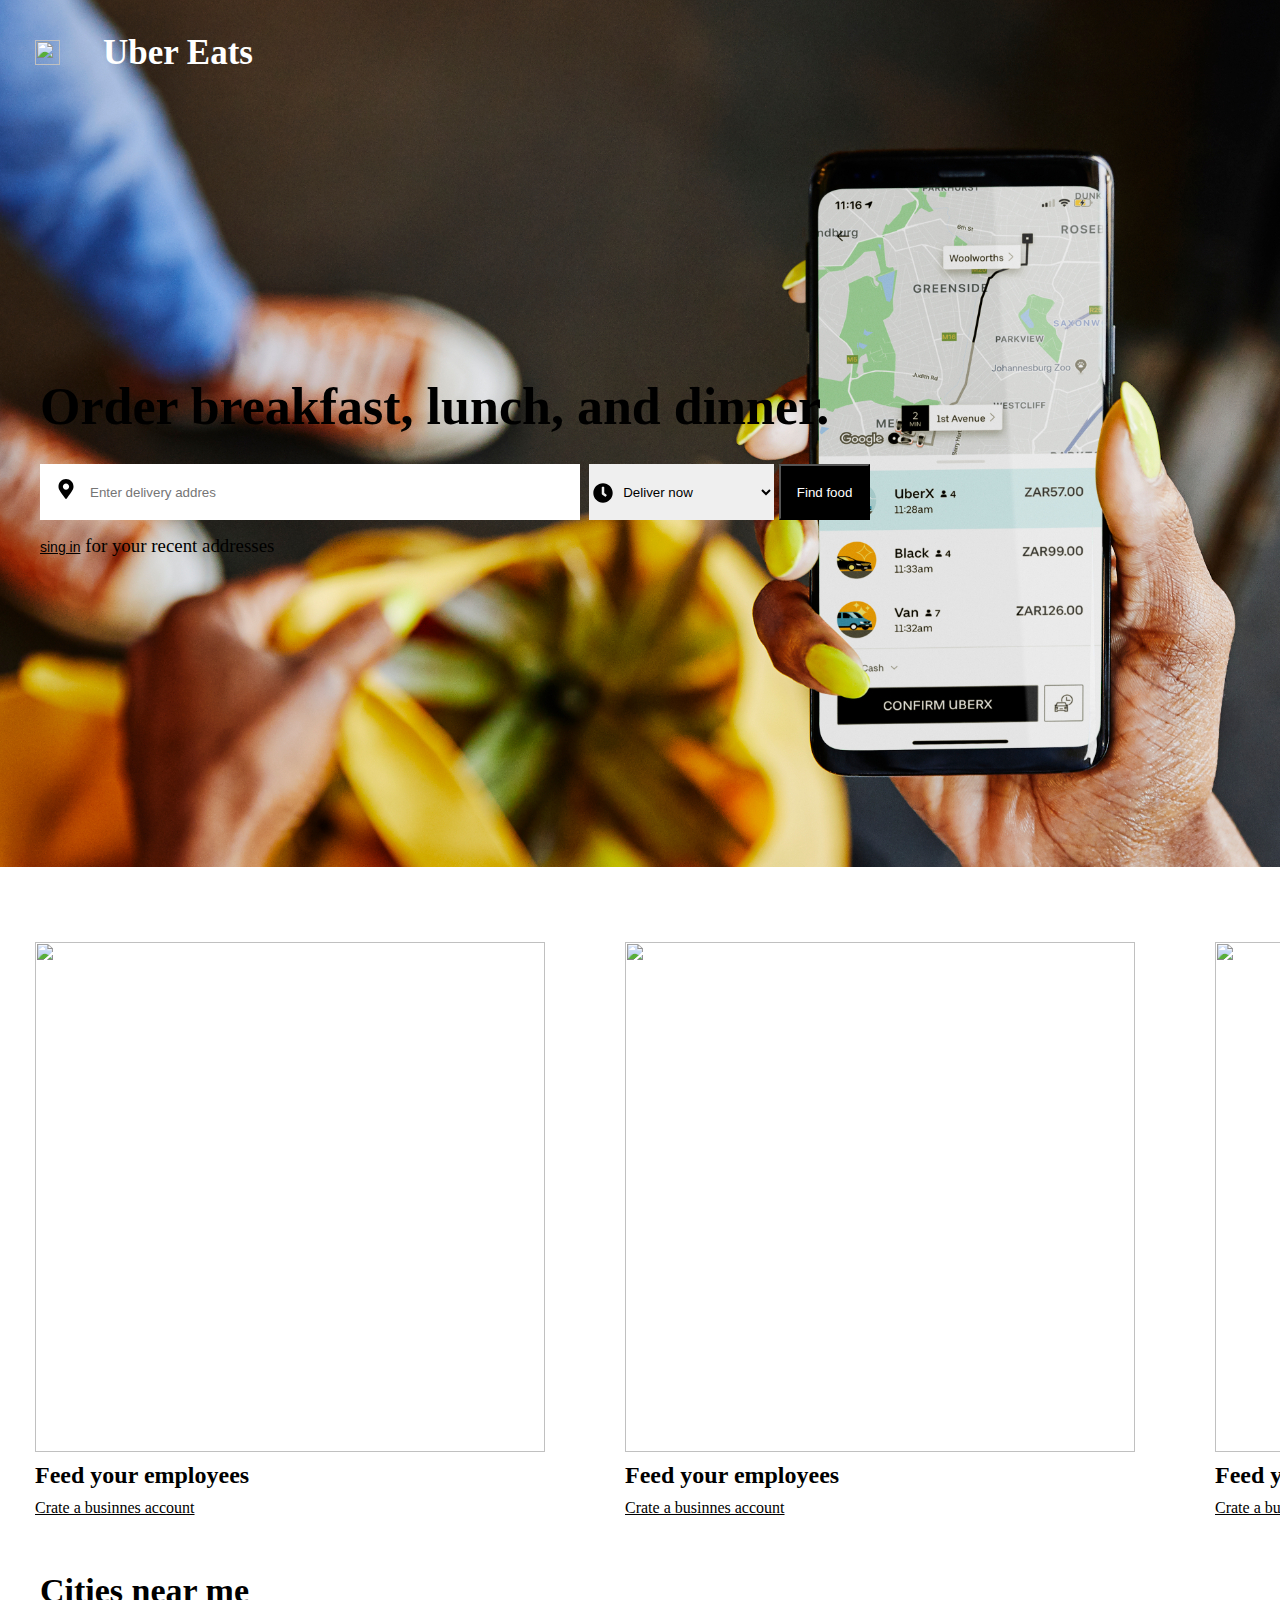
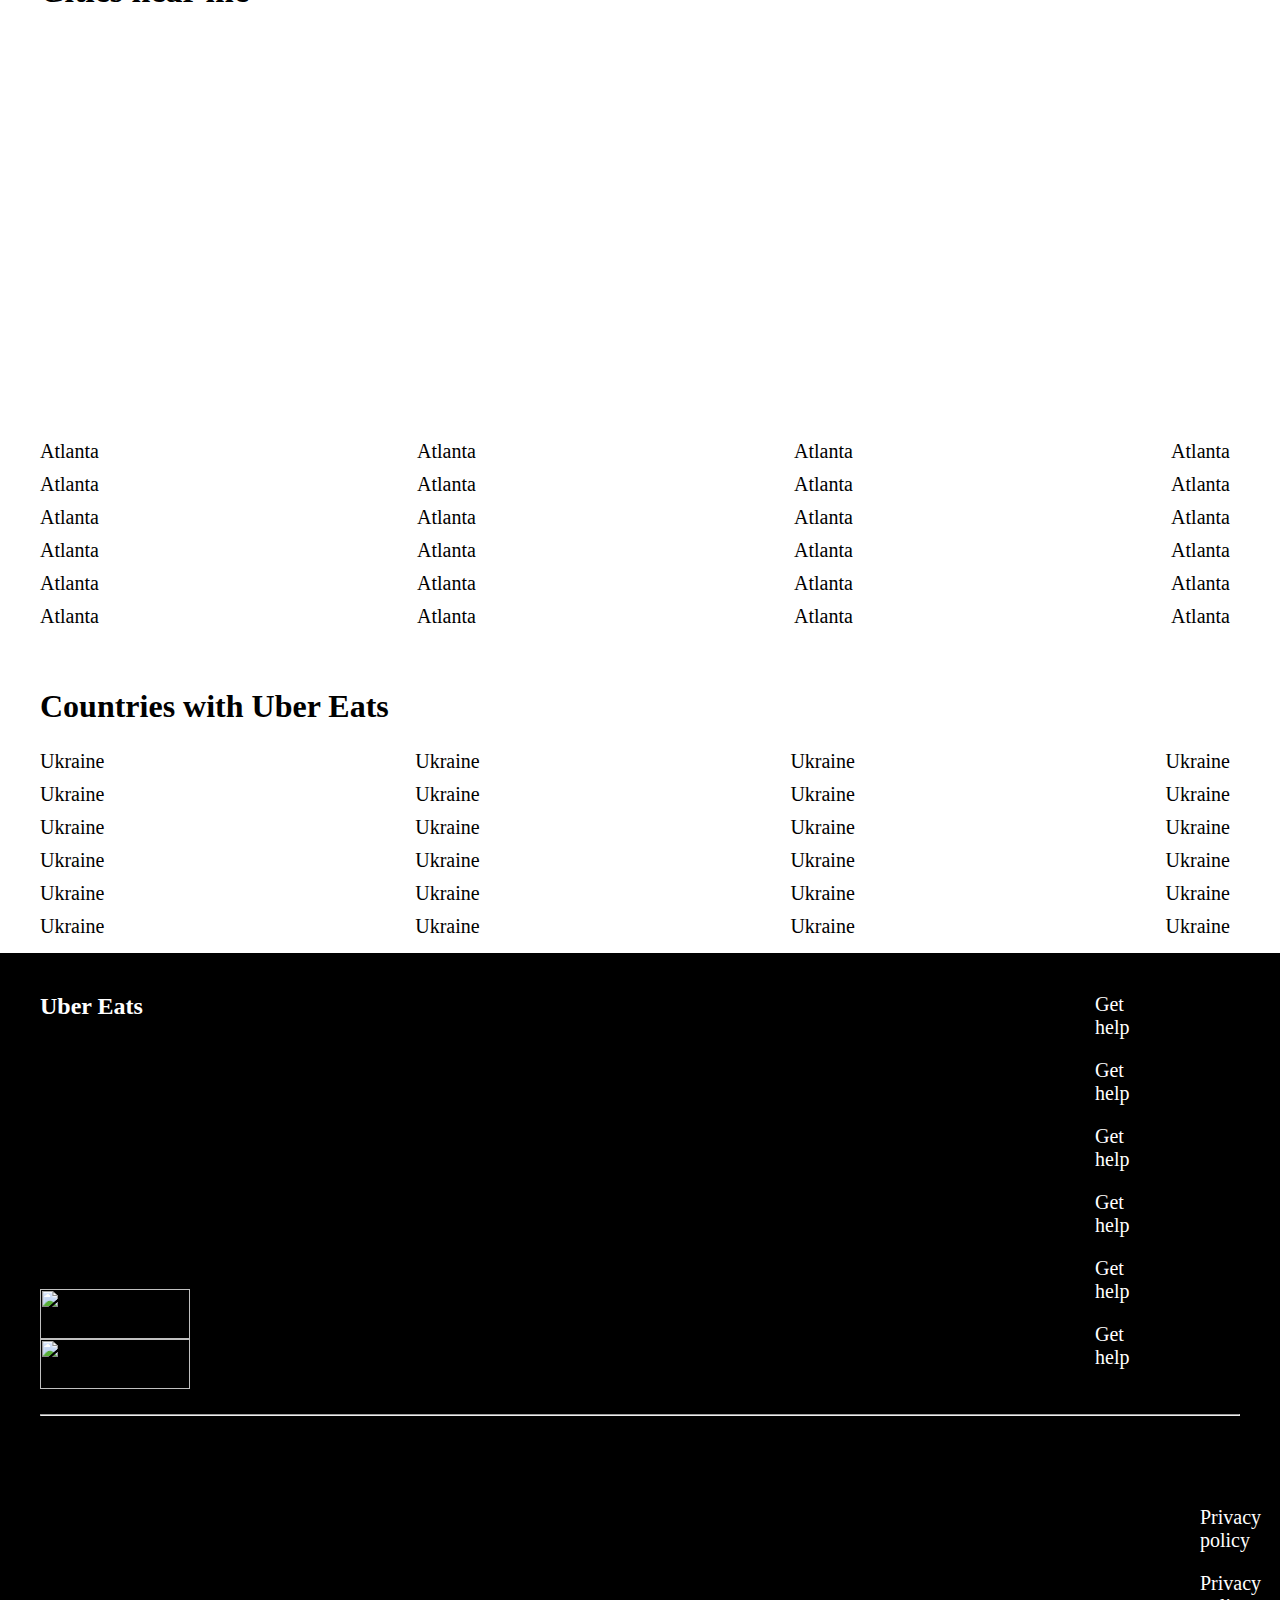
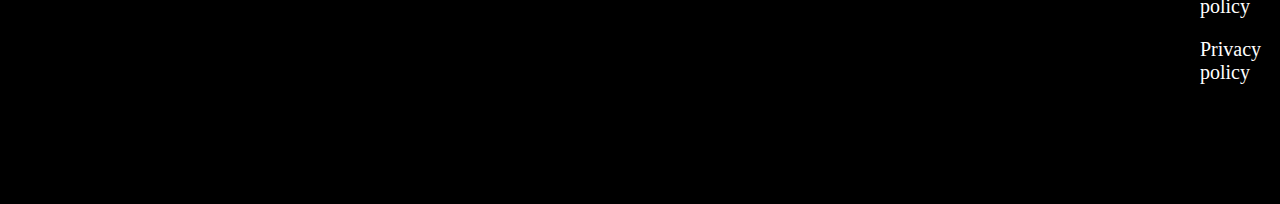
==== commit ede48a15: "Change image style" ====
--- a/index.html
+++ b/index.html
@@ -44,6 +44,13 @@
               placeholder="Enter delivery addres"
             />
           </div>
+          <div class="select_form">
+          <svg xmlns="http://www.w3.org/2000/svg" aria-hidden="true" focusable="false" data-prefix="fas"
+              data-icon="clock" class="clock-icon" role="img" viewBox="0 0 512 512">
+              <path fill="currentColor"
+                d="M256,8C119,8,8,119,8,256S119,504,256,504,504,393,504,256,393,8,256,8Zm92.49,313h0l-20,25a16,16,0,0,1-22.49,2.5h0l-67-49.72a40,40,0,0,1-15-31.23V112a16,16,0,0,1,16-16h32a16,16,0,0,1,16,16V256l58,42.5A16,16,0,0,1,348.49,321Z" />
+            </svg>
+          </div>
           <select class="main_select">
             <option>Deliver now</option>
             <option>Schedule for later</option>
--- a/style.css
+++ b/style.css
@@ -45,7 +45,7 @@
 
 .inpouts {
   padding-bottom: 50px;
-  margin-left: 30px;
+  margin-left: 40px;
 }
 
 .order {
@@ -71,7 +71,19 @@
 .inpouts_form{
     display: flex;
     justify-content: space-between;
-    width: 900px;
+    width: 835px;
+}
+
+.select_form{
+  position: relative;
+}
+
+.clock-icon{
+  position: absolute;
+  left: 8px;
+  top: 19px;
+  width: 20px;
+  height: 20px;
 
 }
 
@@ -91,18 +103,34 @@
 
 .href_sing_in {
   margin-top: 15px;
-  color: white;
-  padding: 0px 10;
+  color: black;
   font-size: 0.5cm;
 }
 
+.href_sing_in a{
+  color: black;
+  font-size: 14px;
+  font-family: sans-serif;
+}
+
 .main_select {
-  padding: 12px 16px;
+  padding: 12px 30px;
+  border: 0px;
+  height: 56px;
+}
+
+.benefit_card{
+  margin-right: 80px;
+
+}
+
+.benefit_card:last-of-type{
+  margin-right: 0px;
+  
 }
 
 .benefit_card img {
-  width: 450px;
-  height: 252px;
+  width: 510px;
 }
 
 .benefit_card a{
@@ -112,8 +140,8 @@
 
 .benefits {
   display: flex;
-  justify-content: space-between;
   padding: 35px;
+  padding-right: 0px;
   margin-top: 40px;
 }
 
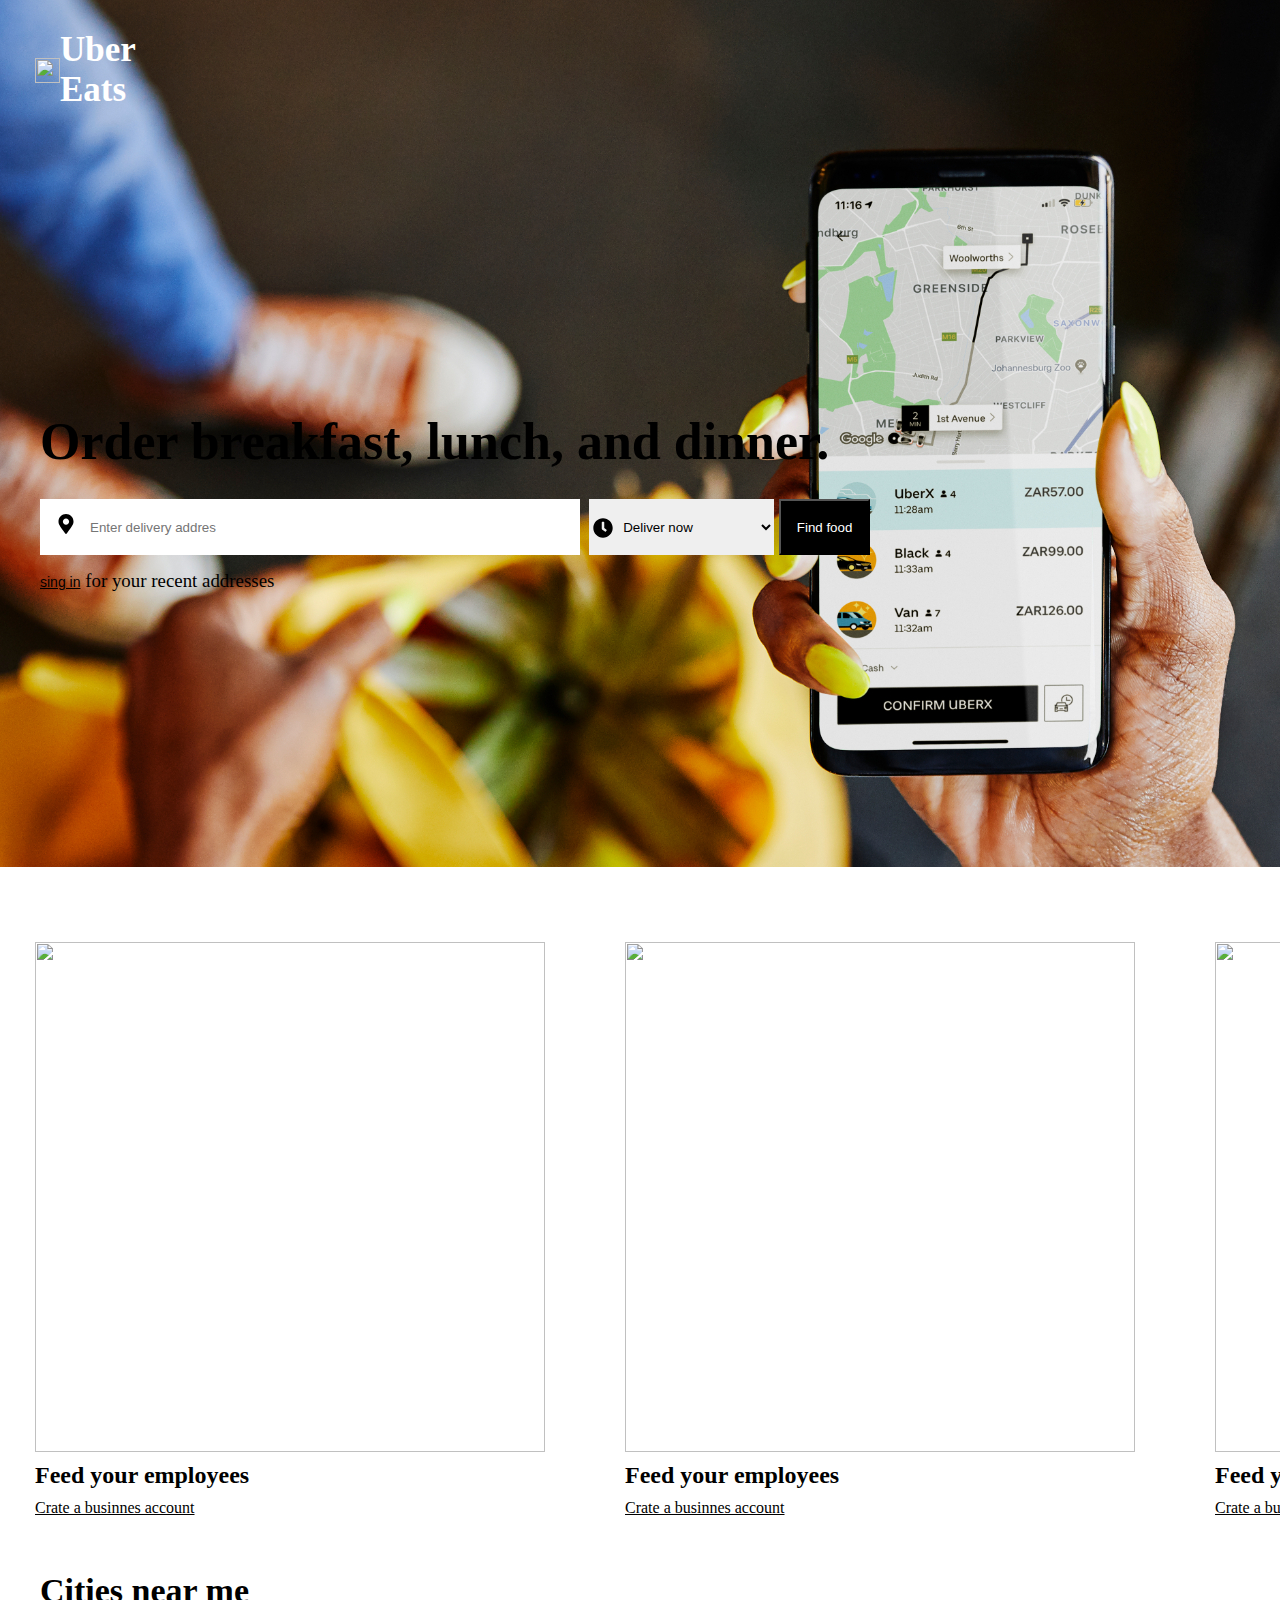
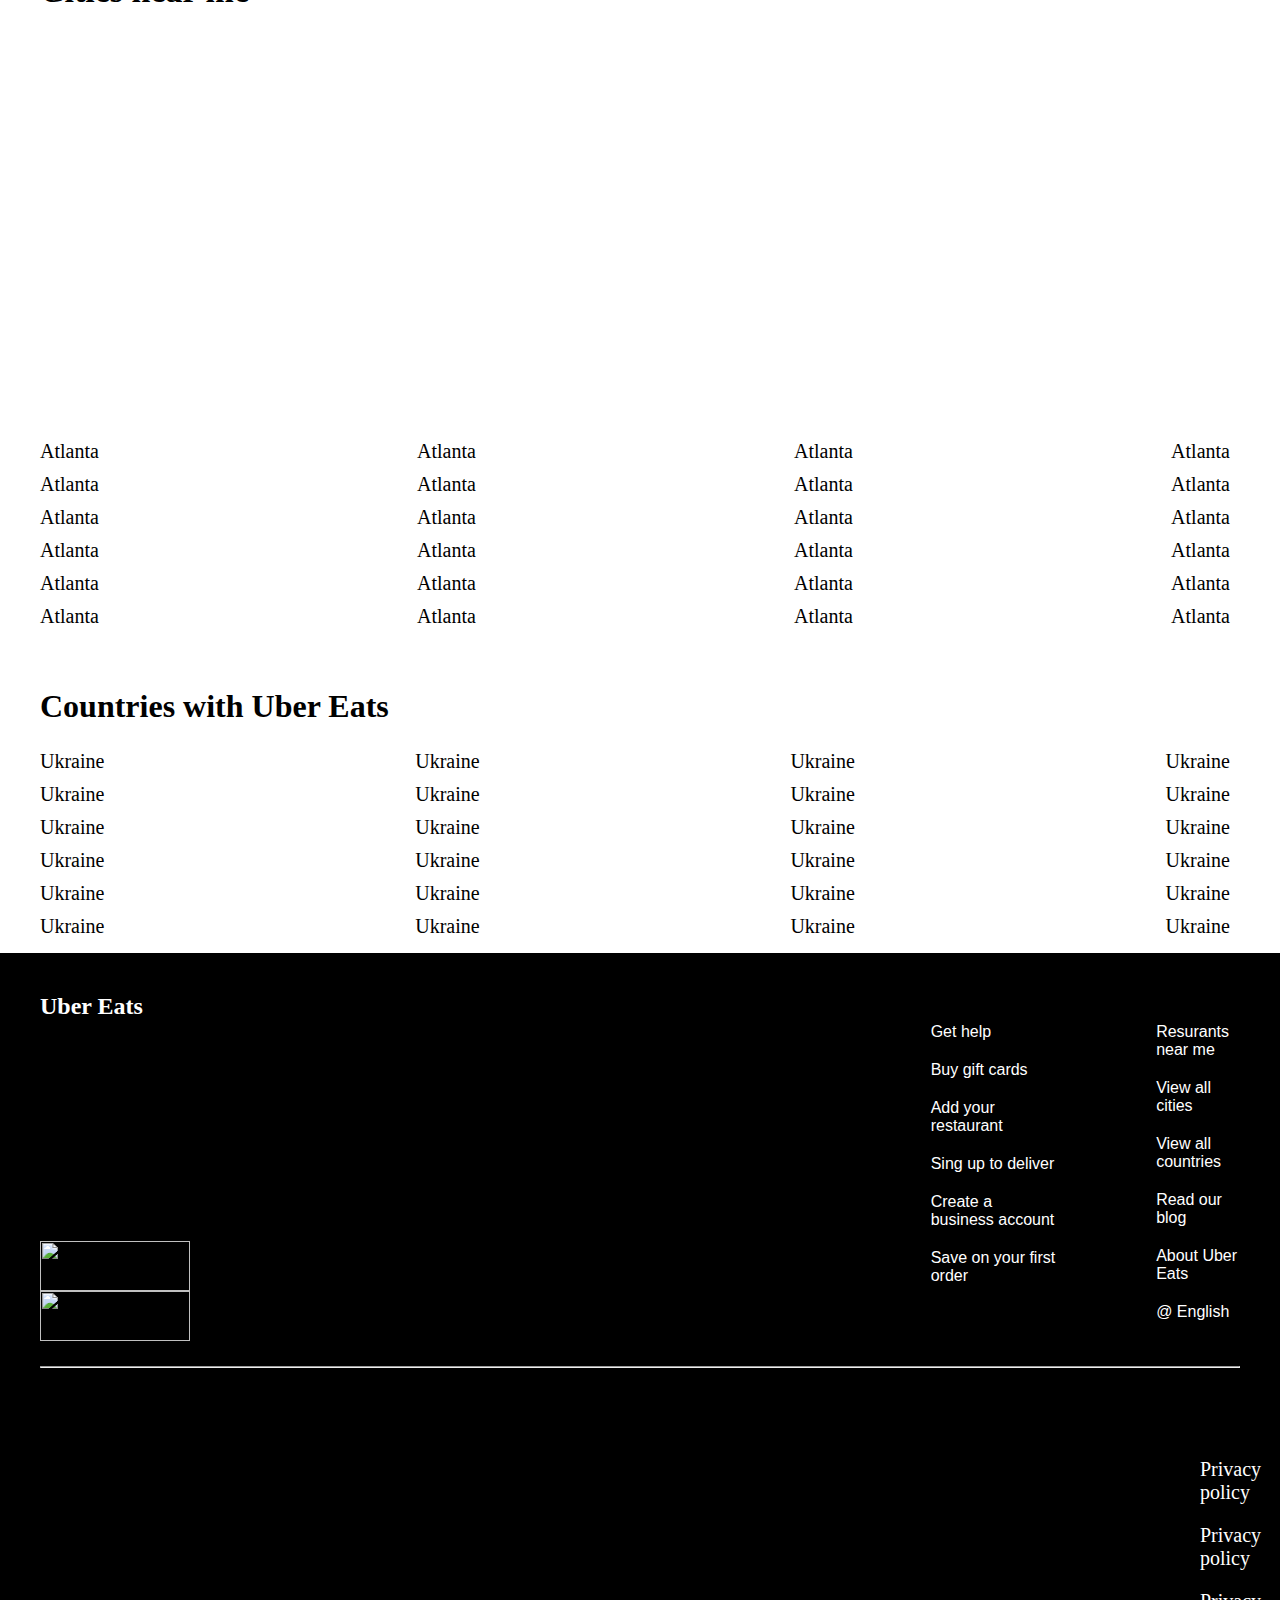
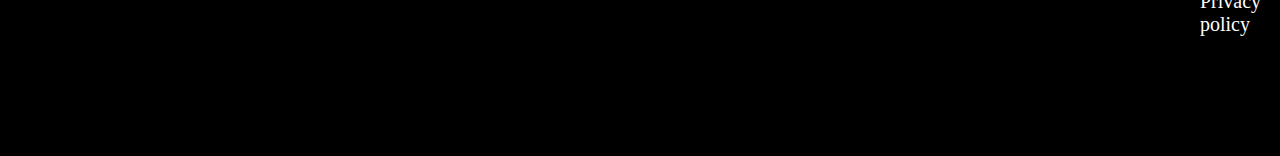
==== commit fa5cafc2: "home work" ====
--- a/index.html
+++ b/index.html
@@ -296,39 +296,39 @@
                 <a href="#"> Get help</a>
               </div>
               <div>
-                <a href="#"> Get help</a>
-              </div>
-              <div>
-                <a href="#"> Get help</a>
-              </div>
-              <div>
-                <a href="#"> Get help</a>
-              </div>
-              <div>
-                <a href="#"> Get help</a>
-              </div>
-              <div>
-                <a href="#"> Get help</a>
+                <a href="#"> Buy gift cards</a>
+              </div>
+              <div>
+                <a href="#"> Add your restaurant</a>
+              </div>
+              <div>
+                <a href="#"> Sing up to deliver</a>
+              </div>
+              <div>
+                <a href="#"> Create a business account</a>
+              </div>
+              <div>
+                <a href="#"> Save on your first order</a>
               </div>
             </div>
             <div class="helping_blok">
               <div>
-                <a href="#"> Get help</a>
-              </div>
-              <div>
-                <a href="#"> Get help</a>
-              </div>
-              <div>
-                <a href="#"> Get help</a>
-              </div>
-              <div>
-                <a href="#"> Get help</a>
-              </div>
-              <div>
-                <a href="#"> Get help</a>
-              </div>
-              <div>
-                <a href="#"> Get help</a>
+                <a href="#"> Resurants near me</a>
+              </div>
+              <div>
+                <a href="#"> View all cities</a>
+              </div>
+              <div>
+                <a href="#"> View all countries</a>
+              </div>
+              <div>
+                <a href="#"> Read our blog</a>
+              </div>
+              <div>
+                <a href="#"> About Uber Eats</a>
+              </div>
+              <div>
+                <a href="#"> @ English</a>
               </div>
             </div>
           </div>
--- a/style.css
+++ b/style.css
@@ -17,7 +17,7 @@
 
 .first_screen {
   background-image: url("uber.jpg");
-  width: 1780px;
+  width: 100%;
   height: 867px;
 }
 
@@ -124,11 +124,6 @@
 
 }
 
-.benefit_card:last-of-type{
-  margin-right: 0px;
-  
-}
-
 .benefit_card img {
   width: 510px;
 }
@@ -212,19 +207,27 @@
 
 .helping_cointeiner {
   display: flex;
-  margin-left: 600px;
+  margin-left: 550px;
+  margin-top: 30px;
 }
 
 .helping_blok a {
   color: white;
   text-decoration: none;
-  font-size: 20px;
-}
+  font-size: 16px;
+  font-family: sans-serif;
+}
+
+.helping_blok a:hover{
+  text-decoration: underline;
+}
+
 
 .helping_blok div {
   margin-bottom: 20px;
-  margin-left: 300px;
-}
+  margin-left: 100px;
+}
+
 
 .help_cointeiner {
   display: flex;
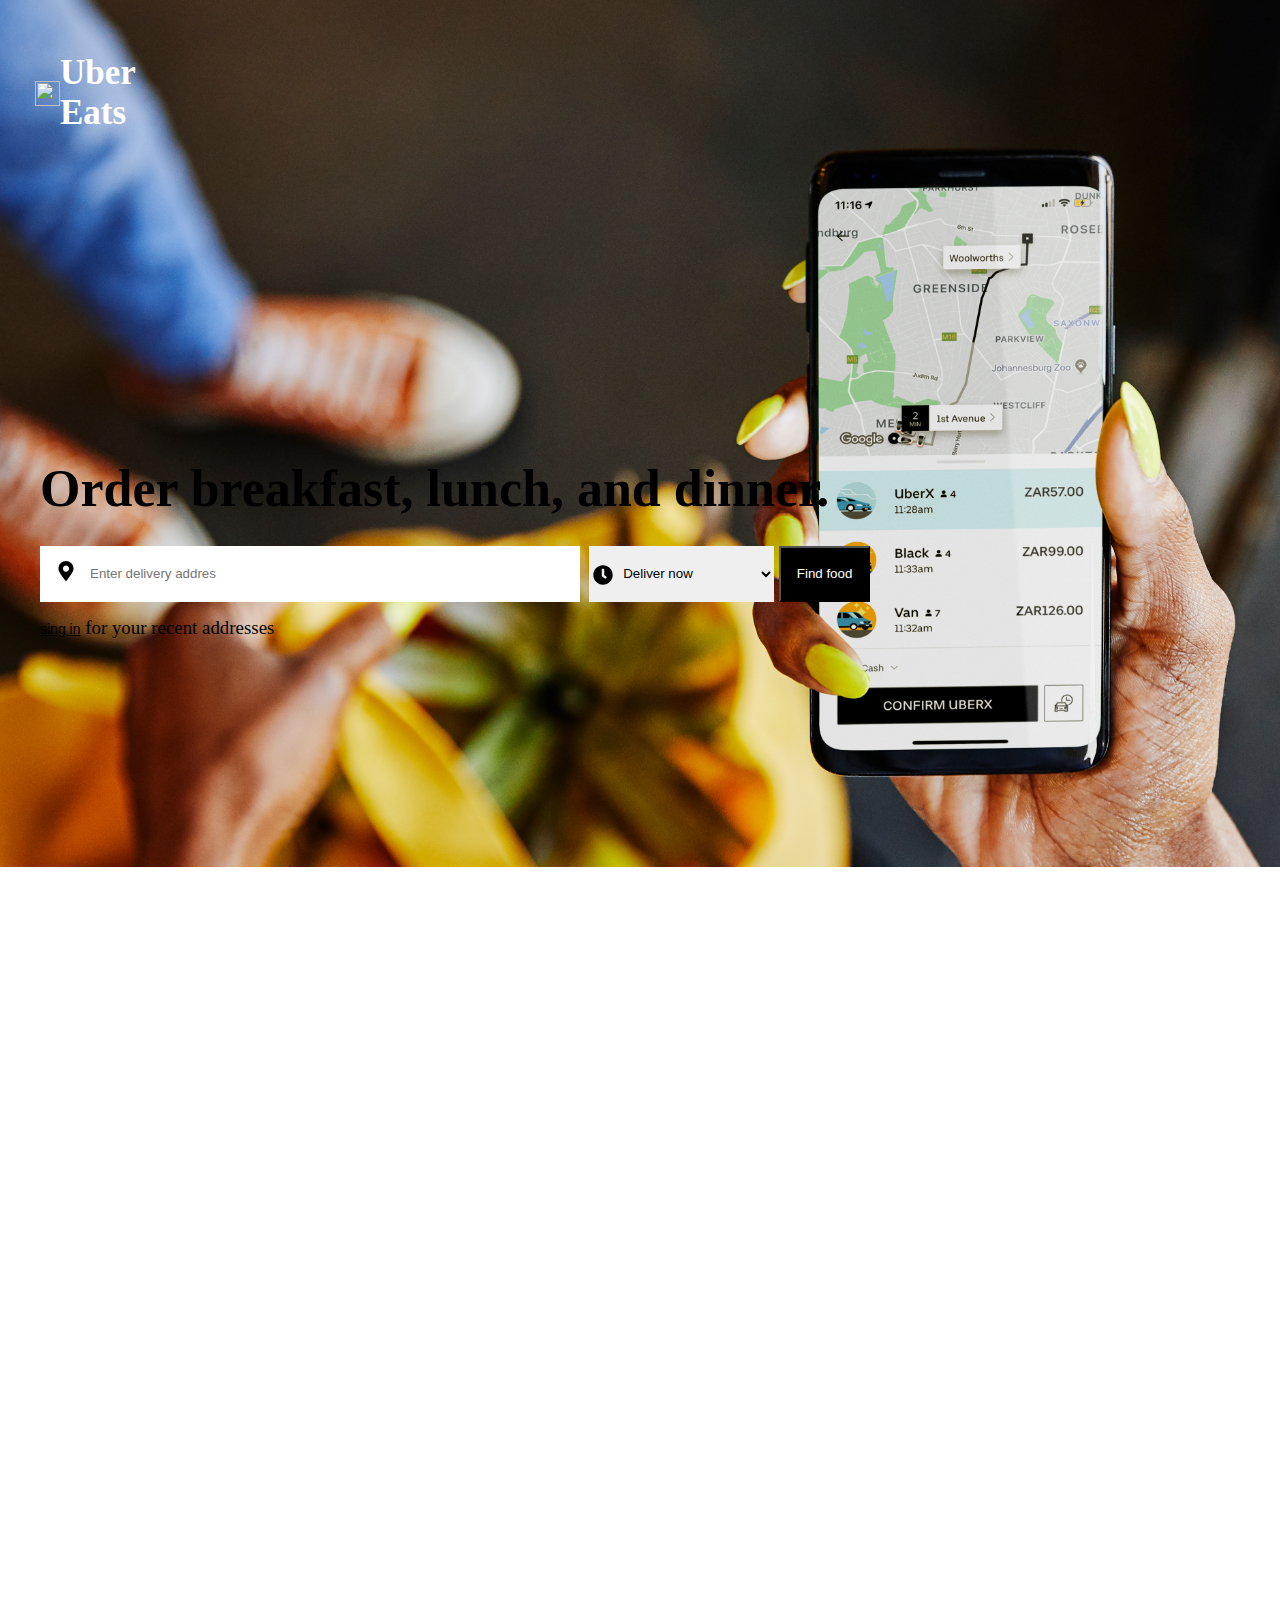
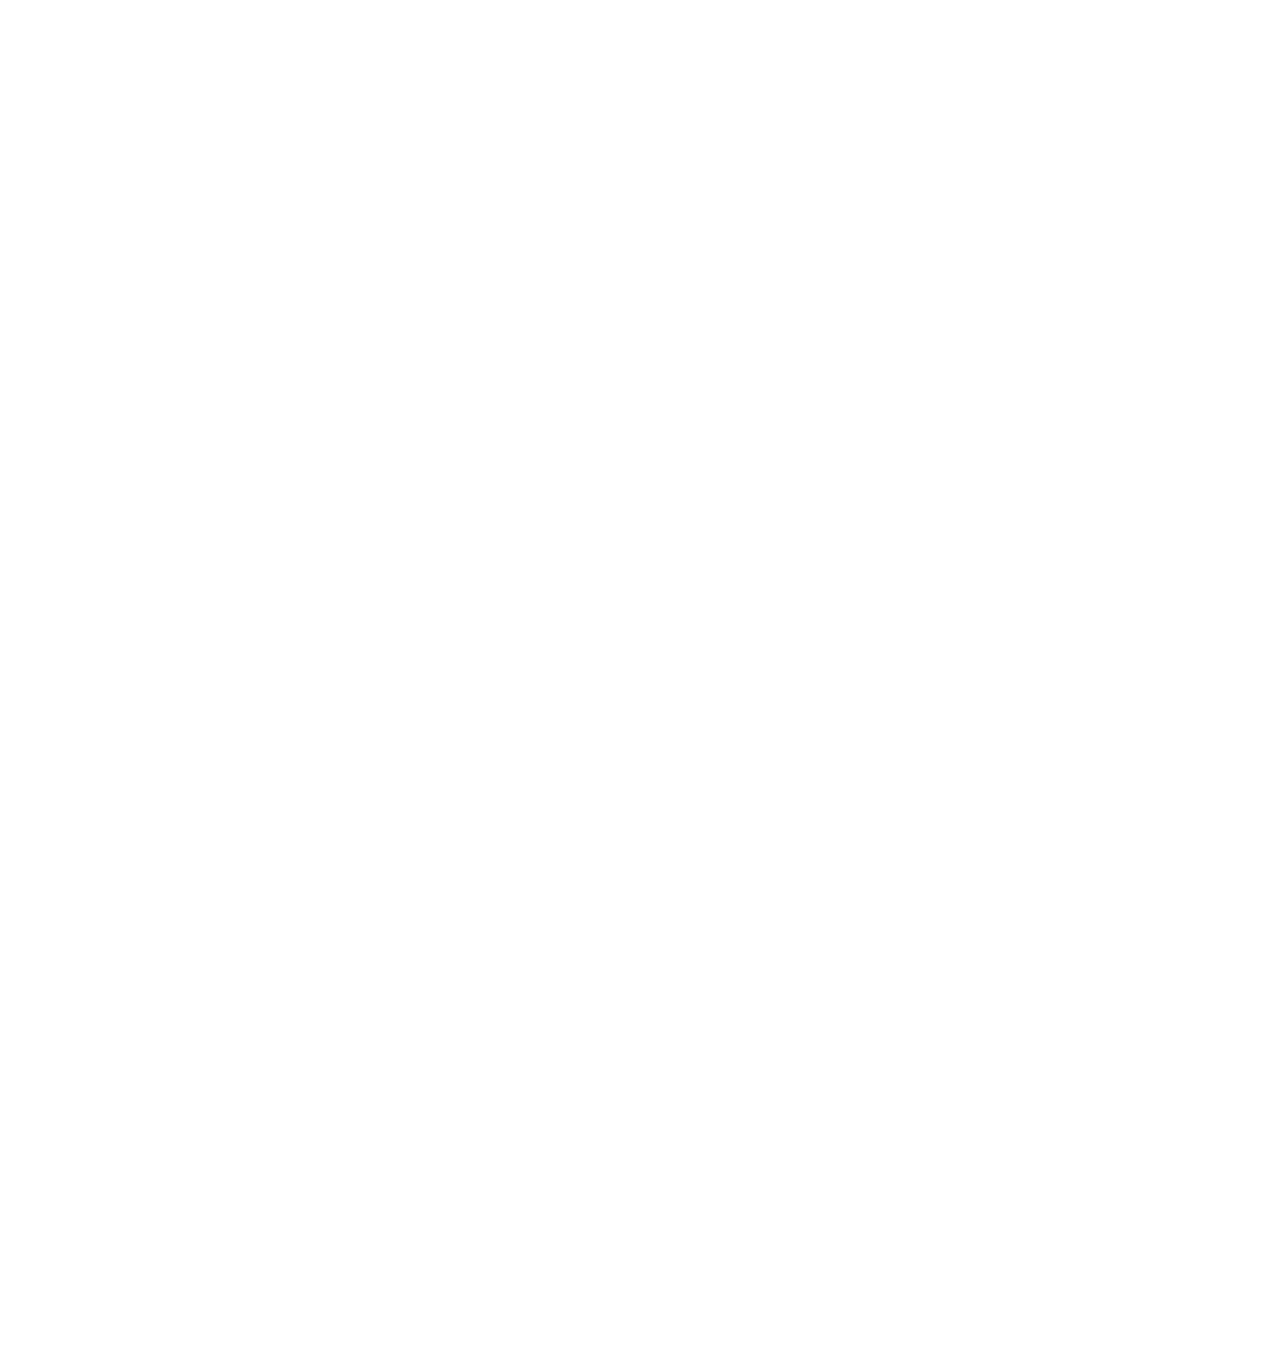
==== commit ad4647d0: "homework" ====
--- a/index.html
+++ b/index.html
@@ -3,6 +3,7 @@
     <title>My site</title>
     <link rel="stylesheet" href="style.css" />
     <link rel="shortcut icon" href="pizza.png" type="image/png" />
+    <meta charset="UTF-8"/>
   </head>
   <body>
     <section class="first_screen">
@@ -62,8 +63,21 @@
           <a href="#"> sing in</a> for your recent addresses
       </div>
     </section>
+  <section class="get_mobile">
+    <div>
+      <div class="register_phone">
+        <img src="[data-uri]" 
+        alt="">
+      <h2>Theres more to love in the iPhone app</h2>
+      </div>
+      <button class="get_app">
+        🍏 Get the app
+      </button>
+    </div>
+  </section>
     <section class="benefits">
-      <div class="benefit_card">
+      
+      <div class="benefit_card col-sm-12 col-lg-4">
         <img
           src="https://www.ubereats.com/_static/d68c5f5ddd33d16a8d6855987410673b.svg"
           alt=""
@@ -71,7 +85,7 @@
         <h2>Feed your employees</h2>
         <a href="#"> Crate a businnes account </a>
       </div>
-      <div class="benefit_card">
+      <div class="benefit_card col-sm-12 col-lg-4">
         <img
           src="https://www.ubereats.com/_static/d68c5f5ddd33d16a8d6855987410673b.svg"
           alt=""
@@ -79,7 +93,7 @@
         <h2>Feed your employees</h2>
         <a href="#"> Crate a businnes account </a>
       </div>
-      <div class="benefit_card">
+      <div class="benefit_card col-sm-12 col-lg-4">
         <img
           src="https://www.ubereats.com/_static/d68c5f5ddd33d16a8d6855987410673b.svg"
           alt=""
@@ -89,11 +103,13 @@
       </div>
     </section>
     <section class="section_map">
+      <div class="h1_size_button">
       <h1 class="h1_size">Cities near me</h1>
-      <iframe
+      <a href=# class="h1_margin_button">Wievv all 500+ cities</a>
+      </div>
+      <iframe class="col-12"
         src="https://www.google.com/maps/embed?pb=!1m14!1m12!1m3!1d82352.48246544447!2d23.942195833904684!3d49.8327786773887!2m3!1f0!2f0!3f0!3m2!1i1024!2i768!4f13.1!5e0!3m2!1sru!2sua!4v1634859196786!5m2!1sru!2sua"
-        width="1500"
-        height="350"
+        height="350px"
         style="border: 0"
         allowfullscreen=""
         loading="lazy"
--- a/style.css
+++ b/style.css
@@ -1,6 +1,161 @@
-* {
-  margin: 0;
-  padding: 0;
+html,
+body {
+  width: 100%;
+  height: 100%;
+  margin: 0px;
+  padding: 0px;
+  overflow-x: hidden;
+}
+
+@media only screen and (min-width: 568px) {
+  /* For tablets: */
+  .col-sm-1 {
+    width: 8.33%;
+  }
+  .col-sm-2 {
+    width: 16.66%;
+  }
+  .col-sm-3 {
+    width: 25%;
+  }
+  .col-sm-4 {
+    width: 33.33%;
+  }
+  .col-sm-5 {
+    width: 41.66%;
+  }
+  .col-sm-6 {
+    width: 50%;
+  }
+  .col-sm-7 {
+    width: 58.33%;
+  }
+  .col-sm-8 {
+    width: 66.66%;
+  }
+  .col-sm-9 {
+    width: 75%;
+  }
+  .col-sm-10 {
+    width: 83.33%;
+  }
+  .col-sm-11 {
+    width: 91.66%;
+  }
+  .col-sm-12 {
+    width: 100%;
+  }
+}
+
+@media only screen and (min-width: 768px) {
+  /* For desktop: */
+  .col-1 {
+    width: 8.33%;
+  }
+  .col-2 {
+    width: 16.66%;
+  }
+  .col-3 {
+    width: 25%;
+  }
+  .col-4 {
+    width: 33.33%;
+  }
+  .col-5 {
+    width: 41.66%;
+  }
+  .col-6 {
+    width: 50%;
+  }
+  .col-7 {
+    width: 58.33%;
+  }
+  .col-8 {
+    width: 66.66%;
+  }
+  .col-9 {
+    width: 75%;
+  }
+  .col-10 {
+    width: 83.33%;
+  }
+  .col-11 {
+    width: 91.66%;
+  }
+  .col-12 {
+    width: 100%;
+  }
+
+  .benefits{
+    margin-right: 15px;
+    font-size: 25px;
+    padding-left: 0px;
+    margin-left: 15px;
+    padding-right: 0px;
+
+  }
+  .benefits a{
+    font-size: 25px;
+  }
+
+  .benefit_card{
+    margin-bottom: 30px;
+  }
+
+  .benefit_card:last-of-type{
+    margin-bottom: 0;
+  }
+
+  .section_map{
+    margin-right: 40px;
+  }
+}
+
+@media only screen and (min-width: 1200px) {
+  /* For desktop: */
+  .col-lg-1 {
+    width: 8.33%;
+  }
+  .col-lg-2 {
+    width: 16.66%;
+  }
+  .col-lg-3 {
+    width: 25%;
+  }
+  .col-lg-4 {
+    width: 33.33%;
+  }
+  .col-lg-5 {
+    width: 41.66%;
+  }
+  .col-lg-6 {
+    width: 50%;
+  }
+  .col-lg-7 {
+    width: 58.33%;
+  }
+  .col-lg-8 {
+    width: 66.66%;
+  }
+  .col-lg-9 {
+    width: 75%;
+  }
+  .col-lg-10 {
+    width: 83.33%;
+  }
+  .col-lg-11 {
+    width: 91.66%;
+  }
+  .col-lg-12 {
+    width: 100%;
+  }
+
+  .benefits {
+    display: flex;
+  }
+  .get_mobile {
+    display: none;
+  }
 }
 
 .header {
@@ -11,8 +166,8 @@
   padding-top: 30px;
 }
 
-.button_gamburger img{
-    margin-left: 35px;
+.button_gamburger img {
+  margin-left: 35px;
 }
 
 .first_screen {
@@ -56,35 +211,34 @@
   font-weight: 700px;
 }
 
-.lokation_inpout{
-    position: relative;
-}
-
-.location-icon{
-    width: 20px;
-    height: 20px;
-    position: absolute;
-    left: 16px;
-    top: 15px;
-}
-
-.inpouts_form{
-    display: flex;
-    justify-content: space-between;
-    width: 835px;
-}
-
-.select_form{
+.lokation_inpout {
   position: relative;
 }
 
-.clock-icon{
+.location-icon {
+  width: 20px;
+  height: 20px;
+  position: absolute;
+  left: 16px;
+  top: 15px;
+}
+
+.inpouts_form {
+  display: flex;
+  justify-content: space-between;
+  width: 835px;
+}
+
+.select_form {
+  position: relative;
+}
+
+.clock-icon {
   position: absolute;
   left: 8px;
   top: 19px;
   width: 20px;
   height: 20px;
-
 }
 
 .find_food {
@@ -94,11 +248,11 @@
 }
 
 .input_enter_delivery {
-    width: 540px;
-    height: 56px;
-    border: 0;
-    padding-left: 50px;
-    background-color: white;
+  width: 540px;
+  height: 56px;
+  border: 0;
+  padding-left: 50px;
+  background-color: white;
 }
 
 .href_sing_in {
@@ -107,7 +261,7 @@
   font-size: 0.5cm;
 }
 
-.href_sing_in a{
+.href_sing_in a {
   color: black;
   font-size: 14px;
   font-family: sans-serif;
@@ -119,24 +273,26 @@
   height: 56px;
 }
 
-.benefit_card{
+.benefit_card {
   margin-right: 80px;
-
+}
+.benefit_card:last-of-type{
+  margin-right: 35px;
 }
 
 .benefit_card img {
-  width: 510px;
-}
-
-.benefit_card a{
-    color: black;
-    font-size: 16px;
+}
+
+.benefit_card a {
+  color: black;
+  font-size: 16px;
 }
 
 .benefits {
-  display: flex;
-  padding: 35px;
-  padding-right: 0px;
+  padding-top: 35px;
+  padding-bottom: 35px;
+  padding-right: 35px;
+  padding-left: 35px;
   margin-top: 40px;
 }
 
@@ -149,9 +305,20 @@
   margin-left: 40px;
 }
 
+.h1_size_button{
+  display: flex;
+  justify-content: space-between;
+}
+
 .h1_size {
   margin-bottom: 30px;
   font-size: 0.9cm;
+}
+
+.h1_margin_button{
+  margin-top: 55px;
+  font-weight: 700;
+  color: black;
 }
 
 .citis {
@@ -218,16 +385,14 @@
   font-family: sans-serif;
 }
 
-.helping_blok a:hover{
+.helping_blok a:hover {
   text-decoration: underline;
 }
-
 
 .helping_blok div {
   margin-bottom: 20px;
   margin-left: 100px;
 }
-
 
 .help_cointeiner {
   display: flex;
@@ -255,12 +420,12 @@
   margin-top: 30px;
 }
 
-.social_networks img{
-    padding-right: 20px;
+.social_networks img {
+  padding-right: 20px;
 }
 
 .social_networks a {
-    text-decoration: none;
+  text-decoration: none;
 }
 
 .dowland {
@@ -274,13 +439,32 @@
   margin-bottom: 100px;
 }
 
-.information div{
-    margin-bottom: 20px;
-}
-
+.information div {
+  margin-bottom: 20px;
+}
 
 .information a {
   color: white;
   text-decoration: none;
   font-size: 20px;
 }
+
+.get_mobile {
+  margin-left: 30px;
+  margin-right: 30px;
+}
+
+.register_phone {
+  display: flex;
+  align-items: center;
+  justify-content: flex-start;
+  margin-bottom: 20px;
+}
+
+.get_app {
+  width: 100%;
+  height: 80px;
+  font-size: 24px;
+  font-weight: 700;
+  font-family: sans-serif;
+}
